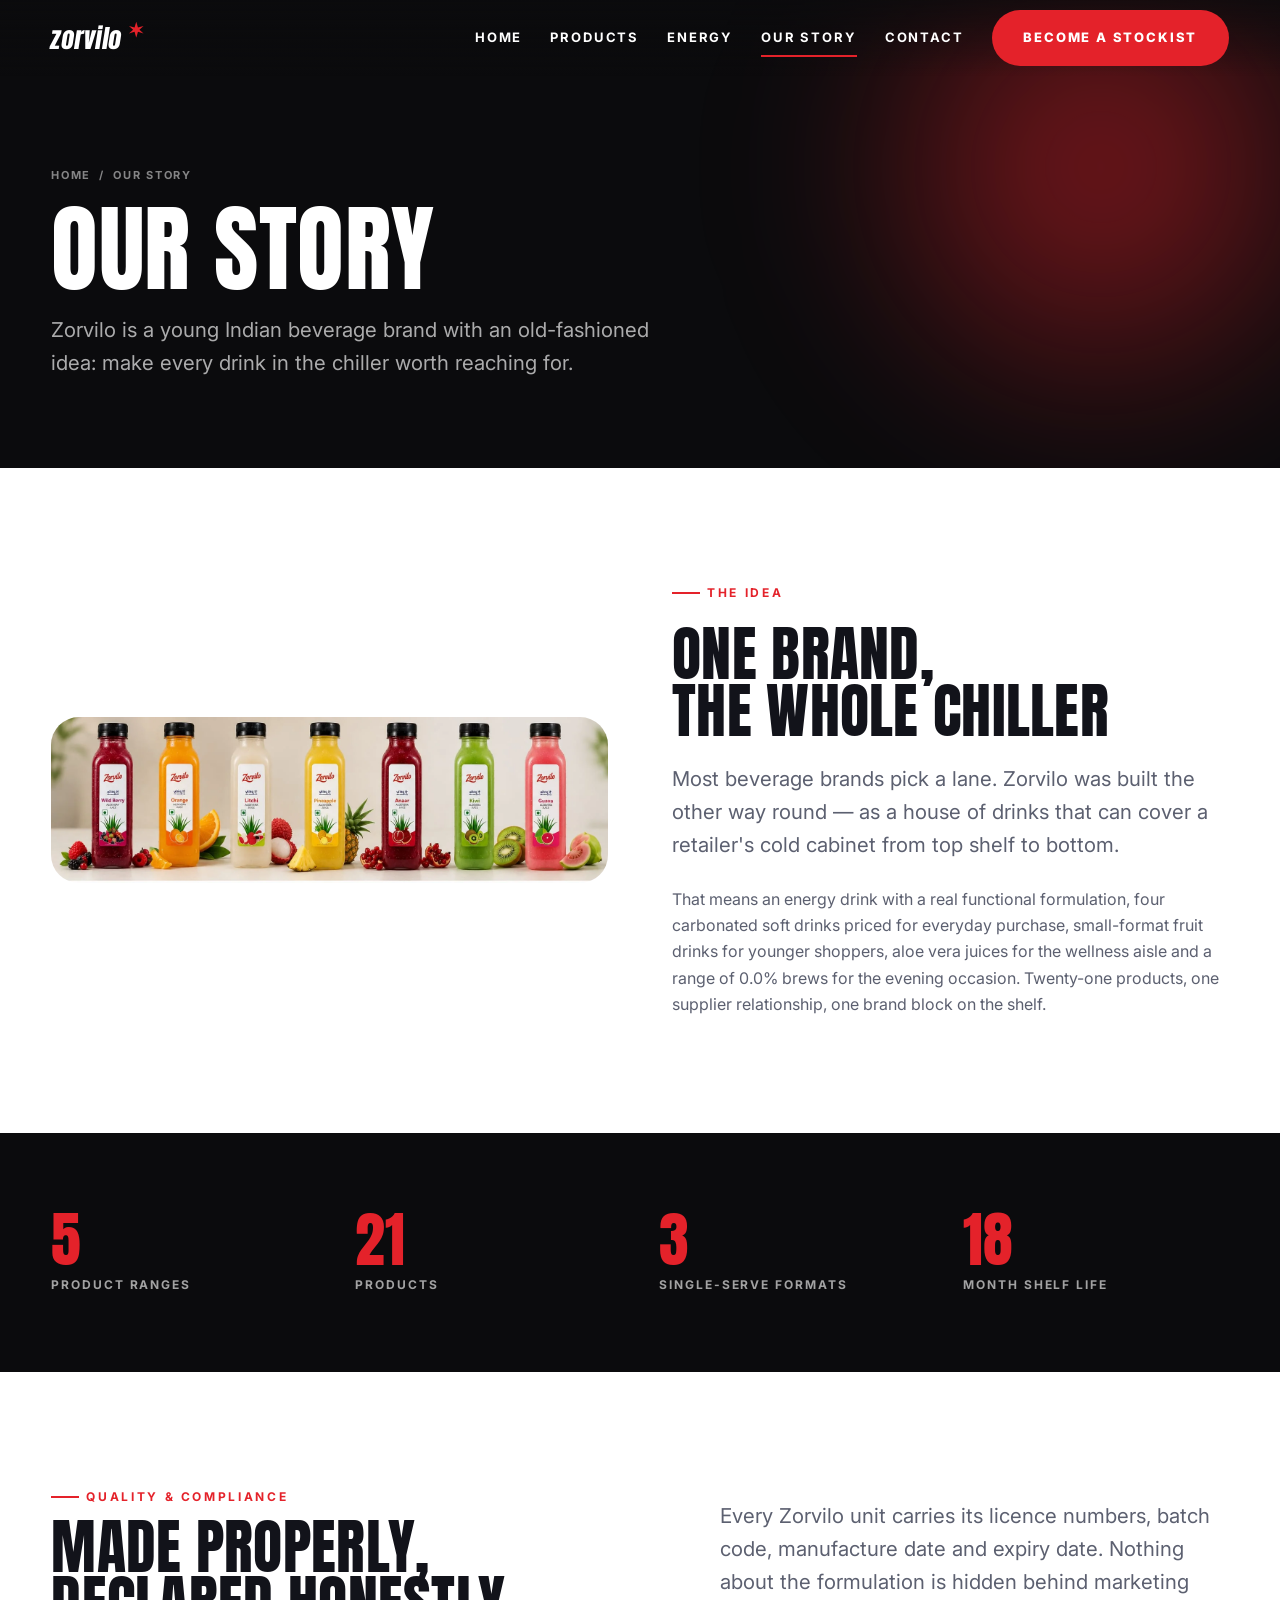
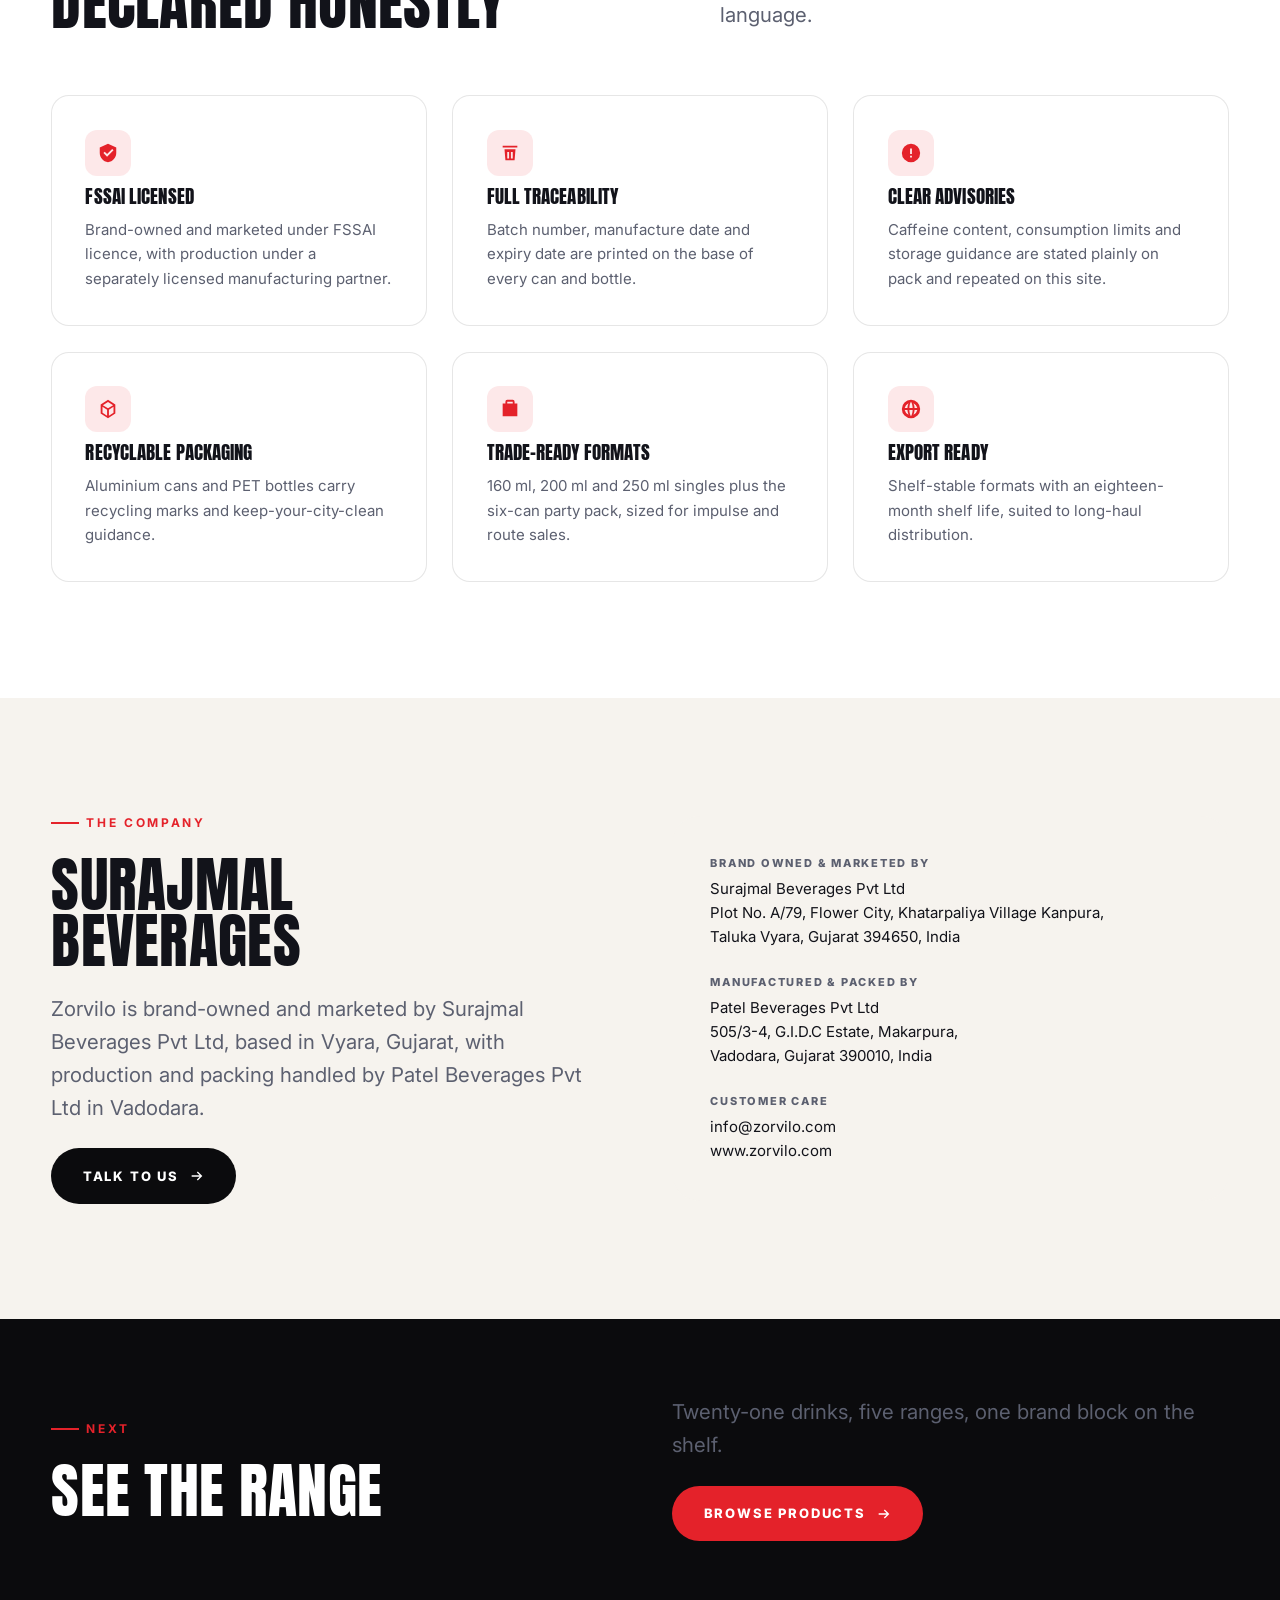
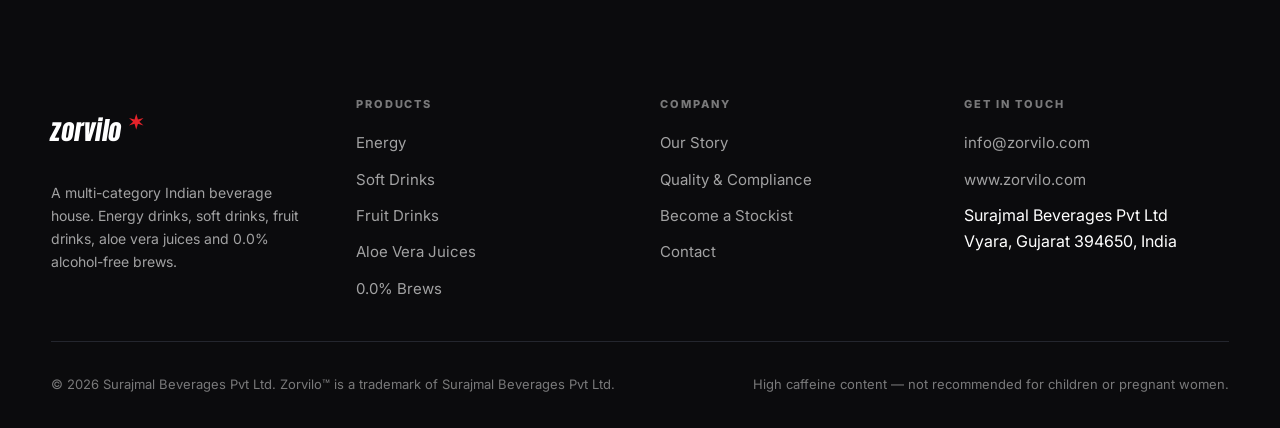
==== website/about.html @ efa69067 "Add Zorvilo brand website Static marketing site for the 21-SKU Zorvilo range, built as plain HTML/CS" ====
<!DOCTYPE html>
<html lang="en">
<head>
<meta charset="utf-8">
<meta name="viewport" content="width=device-width, initial-scale=1">
<title>Our Story — Zorvilo | Surajmal Beverages Pvt Ltd</title>
<meta name="description" content="Zorvilo is built by Surajmal Beverages Pvt Ltd in Gujarat, India — five beverage ranges, FSSAI-licensed production and formats designed for the Indian trade.">
<meta name="theme-color" content="#0b0b0d">
<link rel="icon" href="assets/img/favicon.svg" type="image/svg+xml">
<link rel="preconnect" href="https://fonts.googleapis.com">
<link rel="preconnect" href="https://fonts.gstatic.com" crossorigin>
<link href="https://fonts.googleapis.com/css2?family=Anton&family=Inter:wght@400;500;600;700;800&display=swap" rel="stylesheet">
<link rel="stylesheet" href="assets/css/style.css">
</head>
<body>

<header class="header">
  <div class="header__inner">
    <a class="wordmark" href="index.html" aria-label="Zorvilo home">
      zorvilo<svg class="wordmark__star" viewBox="0 0 24 24" aria-hidden="true"><path d="M12 0l2.6 8.8L23 6.4l-6.2 5.6L23 17.6l-8.4-2.4L12 24l-2.6-8.8L1 17.6l6.2-5.6L1 6.4l8.4 2.4z"/></svg>
    </a>
    <nav class="nav" aria-label="Main">
      <a class="nav__link" href="index.html">Home</a>
      <a class="nav__link" href="products.html">Products</a>
      <a class="nav__link" href="energy.html">Energy</a>
      <a class="nav__link" href="about.html" aria-current="page">Our Story</a>
      <a class="nav__link" href="contact.html">Contact</a>
      <a class="btn btn--primary" href="contact.html#enquiry">Become a stockist</a>
    </nav>
    <button class="nav__toggle" type="button" aria-label="Menu" aria-expanded="false">
      <span></span><span></span><span></span>
    </button>
  </div>
</header>

<main id="main">

  <section class="pagehead">
    <div class="shell">
      <div class="pagehead__inner">
        <nav class="breadcrumb" aria-label="Breadcrumb">
          <a href="index.html">Home</a><span aria-hidden="true">/</span><span>Our Story</span>
        </nav>
        <h1>Our Story</h1>
        <p class="lede" style="color:rgba(255,255,255,.66)">
          Zorvilo is a young Indian beverage brand with an old-fashioned idea: make every drink in
          the chiller worth reaching for.
        </p>
      </div>
    </div>
  </section>

  <!-- ========================================================== intent -- -->
  <section class="section">
    <div class="shell">
      <div class="split">
        <div class="split__media reveal">
          <img src="assets/img/lineup-juices.webp" width="1536" height="456"
               alt="The Zorvilo aloe vera juice range" loading="lazy">
        </div>
        <div class="split__body reveal">
          <span class="eyebrow">The idea</span>
          <h2>One brand,<br>the whole chiller</h2>
          <p class="lede">
            Most beverage brands pick a lane. Zorvilo was built the other way round — as a house of
            drinks that can cover a retailer's cold cabinet from top shelf to bottom.
          </p>
          <p class="muted">
            That means an energy drink with a real functional formulation, four carbonated soft
            drinks priced for everyday purchase, small-format fruit drinks for younger shoppers,
            aloe vera juices for the wellness aisle and a range of 0.0% brews for the evening
            occasion. Twenty-one products, one supplier relationship, one brand block on the shelf.
          </p>
        </div>
      </div>
    </div>
  </section>

  <!-- =========================================================== stats -- -->
  <section class="section section--dark section--tight">
    <div class="shell">
      <div class="stats">
        <div class="stat"><span class="stat__value">5</span><span class="stat__label">Product ranges</span></div>
        <div class="stat"><span class="stat__value">21</span><span class="stat__label">Products</span></div>
        <div class="stat"><span class="stat__value">3</span><span class="stat__label">Single-serve formats</span></div>
        <div class="stat"><span class="stat__value">18</span><span class="stat__label">Month shelf life</span></div>
      </div>
    </div>
  </section>

  <!-- ========================================================= quality -- -->
  <section class="section" id="quality">
    <div class="shell">
      <div class="section-head section-head--split">
        <div class="stack stack--sm">
          <span class="eyebrow">Quality &amp; compliance</span>
          <h2>Made properly,<br>declared honestly</h2>
        </div>
        <p class="lede">
          Every Zorvilo unit carries its licence numbers, batch code, manufacture date and expiry
          date. Nothing about the formulation is hidden behind marketing language.
        </p>
      </div>

      <div class="grid grid--3">
        <article class="card reveal">
          <span class="card__icon">
            <svg viewBox="0 0 24 24" aria-hidden="true"><path d="M12 2 3 6v6c0 5 3.8 9.4 9 10 5.2-.6 9-5 9-10V6zm-1 14-4-4 1.4-1.4L11 13.2l5.6-5.6L18 9z"/></svg>
          </span>
          <h3>FSSAI licensed</h3>
          <p>Brand-owned and marketed under FSSAI licence, with production under a separately
             licensed manufacturing partner.</p>
        </article>
        <article class="card reveal">
          <span class="card__icon">
            <svg viewBox="0 0 24 24" aria-hidden="true"><path d="M4 4h16v2H4zm2 4h12l-1 12H7zm3 3v7h2v-7zm4 0v7h2v-7z"/></svg>
          </span>
          <h3>Full traceability</h3>
          <p>Batch number, manufacture date and expiry date are printed on the base of every can
             and bottle.</p>
        </article>
        <article class="card reveal">
          <span class="card__icon">
            <svg viewBox="0 0 24 24" aria-hidden="true"><path d="M12 2a10 10 0 1 0 0 20 10 10 0 0 0 0-20zm1 15h-2v-2h2zm0-4h-2V7h2z"/></svg>
          </span>
          <h3>Clear advisories</h3>
          <p>Caffeine content, consumption limits and storage guidance are stated plainly on pack
             and repeated on this site.</p>
        </article>
        <article class="card reveal">
          <span class="card__icon">
            <svg viewBox="0 0 24 24" aria-hidden="true"><path d="M12 2 4 7v10l8 5 8-5V7zm0 2.3 5.6 3.5L12 11.3 6.4 7.8zM6 9.6l5 3.1v6.6l-5-3.1zm7 9.7v-6.6l5-3.1v6.6z"/></svg>
          </span>
          <h3>Recyclable packaging</h3>
          <p>Aluminium cans and PET bottles carry recycling marks and keep-your-city-clean
             guidance.</p>
        </article>
        <article class="card reveal">
          <span class="card__icon">
            <svg viewBox="0 0 24 24" aria-hidden="true"><path d="M20 6h-3V4a2 2 0 0 0-2-2H9a2 2 0 0 0-2 2v2H4v14h16zM9 4h6v2H9z"/></svg>
          </span>
          <h3>Trade-ready formats</h3>
          <p>160 ml, 200 ml and 250 ml singles plus the six-can party pack, sized for impulse and
             route sales.</p>
        </article>
        <article class="card reveal">
          <span class="card__icon">
            <svg viewBox="0 0 24 24" aria-hidden="true"><path d="M12 2a10 10 0 1 0 0 20 10 10 0 0 0 0-20zm6.9 9h-3a15 15 0 0 0-1.2-5.3A8 8 0 0 1 18.9 11zM12 4.2c.8 1.2 1.6 3.4 1.8 6.8h-3.6c.2-3.4 1-5.6 1.8-6.8zM5.1 11a8 8 0 0 1 4.2-5.3A15 15 0 0 0 8.1 11zm0 2h3a15 15 0 0 0 1.2 5.3A8 8 0 0 1 5.1 13zm6.9 6.8c-.8-1.2-1.6-3.4-1.8-6.8h3.6c-.2 3.4-1 5.6-1.8 6.8zm2.7-1.5a15 15 0 0 0 1.2-5.3h3a8 8 0 0 1-4.2 5.3z"/></svg>
          </span>
          <h3>Export ready</h3>
          <p>Shelf-stable formats with an eighteen-month shelf life, suited to long-haul
             distribution.</p>
        </article>
      </div>
    </div>
  </section>

  <!-- ========================================================= company -- -->
  <section class="section section--sand">
    <div class="shell">
      <div class="split">
        <div class="split__body reveal">
          <span class="eyebrow">The company</span>
          <h2>Surajmal<br>Beverages</h2>
          <p class="lede">
            Zorvilo is brand-owned and marketed by Surajmal Beverages Pvt Ltd, based in Vyara,
            Gujarat, with production and packing handled by Patel Beverages Pvt Ltd in Vadodara.
          </p>
          <div class="btn-row">
            <a class="btn btn--dark" href="contact.html">
              Talk to us
              <svg class="btn__arrow" viewBox="0 0 24 24" aria-hidden="true"><path d="M13.2 5.4 20 12l-6.8 6.6-1.4-1.4 4.2-4.2H4v-2h12l-4.2-4.2z"/></svg>
            </a>
          </div>
        </div>

        <div class="contact-panel reveal">
          <dl class="info-list">
            <div>
              <dt>Brand owned &amp; marketed by</dt>
              <dd>Surajmal Beverages Pvt Ltd<br>
                  Plot No. A/79, Flower City, Khatarpaliya Village Kanpura,<br>
                  Taluka Vyara, Gujarat 394650, India</dd>
            </div>
            <div>
              <dt>Manufactured &amp; packed by</dt>
              <dd>Patel Beverages Pvt Ltd<br>
                  505/3-4, G.I.D.C Estate, Makarpura,<br>
                  Vadodara, Gujarat 390010, India</dd>
            </div>
            <div>
              <dt>Customer care</dt>
              <dd><a href="mailto:info@zorvilo.com">info@zorvilo.com</a><br>
                  <a href="https://www.zorvilo.com">www.zorvilo.com</a></dd>
            </div>
          </dl>
        </div>
      </div>
    </div>
  </section>

  <section class="section section--dark section--tight">
    <div class="shell">
      <div class="split">
        <div class="split__body">
          <span class="eyebrow">Next</span>
          <h2>See the range</h2>
        </div>
        <div class="split__body">
          <p class="lede">Twenty-one drinks, five ranges, one brand block on the shelf.</p>
          <div class="btn-row">
            <a class="btn btn--primary" href="products.html">
              Browse products
              <svg class="btn__arrow" viewBox="0 0 24 24" aria-hidden="true"><path d="M13.2 5.4 20 12l-6.8 6.6-1.4-1.4 4.2-4.2H4v-2h12l-4.2-4.2z"/></svg>
            </a>
          </div>
        </div>
      </div>
    </div>
  </section>

</main>

<footer class="footer">
  <div class="shell">
    <div class="footer__grid">
      <div class="footer__brand">
        <a class="wordmark" href="index.html">zorvilo<svg class="wordmark__star" viewBox="0 0 24 24" aria-hidden="true"><path d="M12 0l2.6 8.8L23 6.4l-6.2 5.6L23 17.6l-8.4-2.4L12 24l-2.6-8.8L1 17.6l6.2-5.6L1 6.4l8.4 2.4z"/></svg></a>
        <p>A multi-category Indian beverage house. Energy drinks, soft drinks, fruit drinks,
           aloe vera juices and 0.0% alcohol-free brews.</p>
      </div>
      <div>
        <h4>Products</h4>
        <ul>
          <li><a href="products.html#energy">Energy</a></li>
          <li><a href="products.html#soft">Soft Drinks</a></li>
          <li><a href="products.html#fruit">Fruit Drinks</a></li>
          <li><a href="products.html#juice">Aloe Vera Juices</a></li>
          <li><a href="products.html#beer">0.0% Brews</a></li>
        </ul>
      </div>
      <div>
        <h4>Company</h4>
        <ul>
          <li><a href="about.html">Our Story</a></li>
          <li><a href="about.html#quality">Quality &amp; Compliance</a></li>
          <li><a href="contact.html#enquiry">Become a Stockist</a></li>
          <li><a href="contact.html">Contact</a></li>
        </ul>
      </div>
      <div>
        <h4>Get in touch</h4>
        <ul>
          <li><a href="mailto:info@zorvilo.com">info@zorvilo.com</a></li>
          <li><a href="https://www.zorvilo.com">www.zorvilo.com</a></li>
          <li>Surajmal Beverages Pvt Ltd<br>Vyara, Gujarat 394650, India</li>
        </ul>
      </div>
    </div>
    <div class="footer__bottom">
      <span>© <span data-year>2026</span> Surajmal Beverages Pvt Ltd. Zorvilo™ is a trademark of Surajmal Beverages Pvt Ltd.</span>
      <span class="footer__legal">
        <span>High caffeine content — not recommended for children or pregnant women.</span>
      </span>
    </div>
  </div>
</footer>

<script src="assets/js/products.js"></script>
<script src="assets/js/main.js"></script>
</body>
</html>
---- website/assets/css/style.css ----
/* ==========================================================================
   Zorvilo — design system
   Sections: tokens / reset / typography / layout / header / buttons / hero
             / marquee / cards / products / split / stats / nutrition / forms
             / footer / modal / motion / responsive
   ========================================================================== */

/* --------------------------------------------------------------- tokens -- */
:root {
  --red: #e4222a;
  --red-bright: #ff2d36;
  --red-deep: #9c1017;
  --ink: #0b0b0d;
  --ink-soft: #16171c;
  --ink-line: #24262e;
  --paper: #ffffff;
  --sand: #f6f3ee;
  --sand-deep: #ece6dd;
  --gold: #c9a227;
  --navy: #16233f;

  --text: #12131a;
  --text-muted: #5c6070;
  --text-invert: #ffffff;
  --text-invert-muted: rgba(255, 255, 255, 0.62);

  --line: rgba(11, 11, 13, 0.1);
  --line-invert: rgba(255, 255, 255, 0.14);

  --font-display: "Anton", "Arial Narrow", "Haettenschweiler", sans-serif;
  --font-body: "Inter", "Segoe UI", system-ui, -apple-system, sans-serif;

  --shell: 1280px;
  --gutter: clamp(1.25rem, 4vw, 3.5rem);
  --radius: 18px;
  --radius-lg: 28px;

  --shadow-sm: 0 2px 10px rgba(11, 11, 13, 0.06);
  --shadow-md: 0 18px 40px -18px rgba(11, 11, 13, 0.28);
  --shadow-lg: 0 40px 80px -32px rgba(11, 11, 13, 0.45);

  --ease: cubic-bezier(0.22, 0.61, 0.36, 1);
  --header-h: 76px;
}

/* ---------------------------------------------------------------- reset -- */
*,
*::before,
*::after { box-sizing: border-box; }

* { margin: 0; }

html {
  -webkit-text-size-adjust: 100%;
  scroll-behavior: smooth;
  scroll-padding-top: calc(var(--header-h) + 16px);
}

body {
  font-family: var(--font-body);
  font-size: 1rem;
  line-height: 1.65;
  color: var(--text);
  background: var(--paper);
  -webkit-font-smoothing: antialiased;
  overflow-x: hidden;
}

body.is-locked { overflow: hidden; }

img,
svg,
video { display: block; max-width: 100%; }

img { height: auto; }

a { color: inherit; text-decoration: none; }

button,
input,
select,
textarea { font: inherit; color: inherit; }

button { background: none; border: 0; cursor: pointer; }

ul, ol { list-style: none; padding: 0; }

:focus-visible {
  outline: 3px solid var(--red);
  outline-offset: 3px;
  border-radius: 4px;
}

/* ----------------------------------------------------------- typography -- */
.display,
h1, h2, h3 {
  font-family: var(--font-display);
  font-weight: 400;
  line-height: 0.94;
  letter-spacing: 0.005em;
  text-transform: uppercase;
}

h1 { font-size: clamp(2.75rem, 8vw, 6rem); }
h2 { font-size: clamp(2rem, 5vw, 3.75rem); }
h3 { font-size: clamp(1.25rem, 2.4vw, 1.75rem); }

.eyebrow {
  display: inline-flex;
  align-items: center;
  gap: 0.6em;
  font-size: 0.75rem;
  font-weight: 700;
  letter-spacing: 0.22em;
  text-transform: uppercase;
  color: var(--red);
}

.eyebrow::before {
  content: "";
  width: 28px;
  height: 2px;
  background: currentColor;
}

.lede {
  font-size: clamp(1.0625rem, 1.6vw, 1.3125rem);
  line-height: 1.6;
  color: var(--text-muted);
}

.muted { color: var(--text-muted); }

.on-dark { color: var(--text-invert); }
.on-dark .lede,
.on-dark .muted { color: var(--text-invert-muted); }
.on-dark .eyebrow { color: var(--red-bright); }

/* --------------------------------------------------------------- layout -- */
.shell {
  width: min(100% - var(--gutter) * 2, var(--shell));
  margin-inline: auto;
}

.section { padding-block: clamp(4rem, 9vw, 8rem); }
.section--tight { padding-block: clamp(3rem, 6vw, 5rem); }
.section--dark { background: var(--ink); color: var(--text-invert); }
.section--sand { background: var(--sand); }

.section-head {
  display: grid;
  gap: 1.25rem;
  max-width: 62ch;
  margin-bottom: clamp(2.5rem, 5vw, 4rem);
}

.section-head--split {
  max-width: none;
  grid-template-columns: minmax(0, 1fr);
  align-items: end;
}

@media (min-width: 900px) {
  .section-head--split { grid-template-columns: minmax(0, 1.1fr) minmax(0, 0.9fr); gap: 3rem; }
}

.stack { display: grid; gap: 1.5rem; }
.stack--sm { gap: 0.75rem; }

/* --------------------------------------------------------------- header -- */
.header {
  position: fixed;
  inset: 0 0 auto;
  z-index: 100;
  height: var(--header-h);
  display: flex;
  align-items: center;
  color: #fff;
  transition: background 0.35s var(--ease), box-shadow 0.35s var(--ease), color 0.35s var(--ease);
}

.header::after {
  content: "";
  position: absolute;
  inset: 0;
  z-index: -1;
  background: linear-gradient(180deg, rgba(11, 11, 13, 0.75), rgba(11, 11, 13, 0));
  transition: opacity 0.35s var(--ease);
}

.header.is-stuck {
  background: rgba(255, 255, 255, 0.92);
  backdrop-filter: saturate(180%) blur(14px);
  color: var(--text);
  box-shadow: 0 1px 0 var(--line), var(--shadow-sm);
}

.header.is-stuck::after { opacity: 0; }

.header__inner {
  width: min(100% - var(--gutter) * 2, var(--shell));
  margin-inline: auto;
  display: flex;
  align-items: center;
  gap: 2rem;
}

.wordmark {
  display: inline-flex;
  align-items: center;
  gap: 0.3rem;
  font-family: var(--font-display);
  font-size: 1.6rem;
  letter-spacing: 0.01em;
  text-transform: lowercase;
  transform: skewX(-9deg);
  white-space: nowrap;
}

.wordmark span { color: var(--red); }
.header.is-stuck .wordmark span { color: var(--red); }

.wordmark__star {
  width: 0.62em;
  height: 0.62em;
  transform: translateY(-0.32em) skewX(9deg);
  fill: var(--red);
}

.nav {
  margin-left: auto;
  display: flex;
  align-items: center;
  gap: clamp(1rem, 2.2vw, 2.25rem);
}

.nav__link {
  position: relative;
  font-size: 0.8125rem;
  font-weight: 700;
  letter-spacing: 0.14em;
  text-transform: uppercase;
  padding-block: 0.5rem;
}

.nav__link::after {
  content: "";
  position: absolute;
  left: 0;
  bottom: 0;
  width: 100%;
  height: 2px;
  background: var(--red);
  transform: scaleX(0);
  transform-origin: left;
  transition: transform 0.3s var(--ease);
}

.nav__link:hover::after,
.nav__link[aria-current="page"]::after { transform: scaleX(1); }

.nav__toggle {
  display: none;
  width: 44px;
  height: 44px;
  margin-left: auto;
  position: relative;
}

.nav__toggle span {
  position: absolute;
  left: 11px;
  width: 22px;
  height: 2px;
  background: currentColor;
  transition: transform 0.3s var(--ease), opacity 0.2s var(--ease);
}

.nav__toggle span:nth-child(1) { top: 16px; }
.nav__toggle span:nth-child(2) { top: 22px; }
.nav__toggle span:nth-child(3) { top: 28px; }

.nav__toggle[aria-expanded="true"] span:nth-child(1) { transform: translateY(6px) rotate(45deg); }
.nav__toggle[aria-expanded="true"] span:nth-child(2) { opacity: 0; }
.nav__toggle[aria-expanded="true"] span:nth-child(3) { transform: translateY(-6px) rotate(-45deg); }

/* -------------------------------------------------------------- buttons -- */
.btn {
  display: inline-flex;
  align-items: center;
  justify-content: center;
  gap: 0.6rem;
  padding: 0.95rem 1.85rem;
  border-radius: 999px;
  font-size: 0.8125rem;
  font-weight: 800;
  letter-spacing: 0.14em;
  text-transform: uppercase;
  border: 2px solid transparent;
  transition: transform 0.25s var(--ease), background 0.25s var(--ease),
              color 0.25s var(--ease), border-color 0.25s var(--ease);
}

.btn:hover { transform: translateY(-2px); }
.btn:active { transform: translateY(0); }

.btn--primary { background: var(--red); color: #fff; }
.btn--primary:hover { background: var(--red-bright); }

.btn--ghost { border-color: currentColor; color: inherit; }
.btn--ghost:hover { background: currentColor; }
.btn--ghost:hover { color: var(--ink); }
.on-dark .btn--ghost:hover,
.section--dark .btn--ghost:hover { color: var(--ink); background: #fff; border-color: #fff; }

.btn--dark { background: var(--ink); color: #fff; }
.btn--dark:hover { background: var(--ink-soft); }

.btn__arrow { width: 16px; height: 16px; fill: currentColor; transition: transform 0.25s var(--ease); }
.btn:hover .btn__arrow { transform: translateX(4px); }

.textlink {
  display: inline-flex;
  align-items: center;
  gap: 0.5rem;
  font-weight: 700;
  font-size: 0.8125rem;
  letter-spacing: 0.14em;
  text-transform: uppercase;
  color: var(--red);
}

.textlink svg { width: 15px; height: 15px; fill: currentColor; transition: transform 0.25s var(--ease); }
.textlink:hover svg { transform: translateX(4px); }

.btn-row { display: flex; flex-wrap: wrap; gap: 0.875rem; }

/* ----------------------------------------------------------------- hero -- */
.hero {
  position: relative;
  min-height: min(100svh, 900px);
  display: flex;
  align-items: center;
  padding-top: calc(var(--header-h) + 3rem);
  padding-bottom: 4rem;
  background: var(--ink);
  color: #fff;
  overflow: hidden;
  isolation: isolate;
}

.hero__glow {
  position: absolute;
  z-index: -2;
  border-radius: 50%;
  filter: blur(90px);
  opacity: 0.55;
  pointer-events: none;
}

.hero__glow--a {
  width: 46vw;
  aspect-ratio: 1;
  right: -6vw;
  top: 6%;
  background: radial-gradient(circle, var(--red) 0%, rgba(228, 34, 42, 0) 68%);
  animation: pulse 7s var(--ease) infinite alternate;
}

.hero__glow--b {
  width: 34vw;
  aspect-ratio: 1;
  left: -10vw;
  bottom: -12%;
  background: radial-gradient(circle, #6b0f14 0%, rgba(107, 15, 20, 0) 70%);
}

.hero::after {
  content: "";
  position: absolute;
  inset: 0;
  z-index: -1;
  background-image: radial-gradient(rgba(255, 255, 255, 0.045) 1px, transparent 1px);
  background-size: 4px 4px;
  pointer-events: none;
}

.hero__grid {
  display: grid;
  gap: clamp(2.5rem, 5vw, 4rem);
  align-items: center;
}

@media (min-width: 900px) {
  .hero__grid { grid-template-columns: minmax(0, 1.05fr) minmax(0, 0.95fr); }
}

.hero__title { text-wrap: balance; }
.hero__title em { font-style: normal; color: var(--red-bright); }

.hero__copy { max-width: 46ch; }

.hero__meta {
  display: flex;
  flex-wrap: wrap;
  gap: 0.5rem;
  margin-top: 0.5rem;
}

.chip {
  display: inline-flex;
  align-items: center;
  gap: 0.4rem;
  padding: 0.4rem 0.85rem;
  border: 1px solid var(--line-invert);
  border-radius: 999px;
  font-size: 0.6875rem;
  font-weight: 700;
  letter-spacing: 0.14em;
  text-transform: uppercase;
  color: rgba(255, 255, 255, 0.8);
}

.chip--light { border-color: var(--line); color: var(--text-muted); }

.hero__stage {
  position: relative;
  display: grid;
  place-items: center;
  min-height: 380px;
}

.hero__ring {
  position: absolute;
  width: min(78%, 420px);
  aspect-ratio: 1;
  border: 1px solid rgba(255, 255, 255, 0.16);
  border-radius: 50%;
}

.hero__ring--outer {
  width: min(96%, 520px);
  border-style: dashed;
  border-color: rgba(255, 255, 255, 0.1);
  animation: spin 46s linear infinite;
}

.hero__can {
  position: relative;
  width: auto;
  height: clamp(340px, 48vw, 620px);
  filter: drop-shadow(0 40px 60px rgba(0, 0, 0, 0.6))
          drop-shadow(0 0 70px rgba(228, 34, 42, 0.35));
  animation: float 6s ease-in-out infinite;
}

.hero__scroll {
  position: absolute;
  left: 50%;
  bottom: 1.75rem;
  transform: translateX(-50%);
  display: grid;
  justify-items: center;
  gap: 0.5rem;
  font-size: 0.625rem;
  font-weight: 700;
  letter-spacing: 0.24em;
  text-transform: uppercase;
  color: rgba(255, 255, 255, 0.55);
}

.hero__scroll i {
  width: 1px;
  height: 42px;
  background: linear-gradient(180deg, rgba(255, 255, 255, 0.6), transparent);
}

/* page hero (inner pages) */
.pagehead {
  position: relative;
  padding-top: calc(var(--header-h) + clamp(3rem, 7vw, 6rem));
  padding-bottom: clamp(3rem, 7vw, 5.5rem);
  background: var(--ink);
  color: #fff;
  overflow: hidden;
  isolation: isolate;
}

.pagehead::before {
  content: "";
  position: absolute;
  z-index: -1;
  width: 48vw;
  aspect-ratio: 1;
  right: -10vw;
  top: -30%;
  border-radius: 50%;
  background: radial-gradient(circle, rgba(228, 34, 42, 0.55) 0%, rgba(228, 34, 42, 0) 68%);
  filter: blur(70px);
}

.pagehead__inner { display: grid; gap: 1.25rem; max-width: 60ch; }

.breadcrumb {
  display: flex;
  gap: 0.5rem;
  font-size: 0.6875rem;
  font-weight: 700;
  letter-spacing: 0.16em;
  text-transform: uppercase;
  color: rgba(255, 255, 255, 0.5);
}

.breadcrumb a:hover { color: #fff; }

/* -------------------------------------------------------------- marquee -- */
.marquee {
  background: var(--red);
  color: #fff;
  padding-block: 0.9rem;
  overflow: hidden;
  white-space: nowrap;
}

.marquee__track {
  display: inline-flex;
  gap: 3rem;
  padding-right: 3rem;
  animation: slide 32s linear infinite;
}

.marquee__track span {
  font-family: var(--font-display);
  font-size: clamp(1rem, 1.8vw, 1.4rem);
  letter-spacing: 0.06em;
  text-transform: uppercase;
  display: inline-flex;
  align-items: center;
  gap: 3rem;
}

.marquee__track span::after {
  content: "";
  width: 7px;
  height: 7px;
  background: #fff;
  transform: rotate(45deg);
}

/* ---------------------------------------------------------------- cards -- */
.grid {
  display: grid;
  gap: clamp(1rem, 2vw, 1.75rem);
  grid-template-columns: repeat(auto-fill, minmax(min(100%, 250px), 1fr));
}

.grid--2 { grid-template-columns: repeat(auto-fit, minmax(min(100%, 320px), 1fr)); }
.grid--3 { grid-template-columns: repeat(auto-fit, minmax(min(100%, 280px), 1fr)); }
/* Six range cards land as two clean rows of three on a desktop shell. */
.grid--ranges { grid-template-columns: repeat(auto-fit, minmax(min(100%, 340px), 1fr)); }

/* range card — one per product family */
.range {
  position: relative;
  display: grid;
  align-content: end;
  gap: 0.75rem;
  min-height: 400px;
  padding: 1.75rem;
  border-radius: var(--radius-lg);
  overflow: hidden;
  isolation: isolate;
  color: #fff;
  background: var(--accent, var(--ink));
  transition: transform 0.4s var(--ease), box-shadow 0.4s var(--ease);
}

/* The scrim sits between the product shot and the copy so the text stays
   readable over bright packaging. */
.range::before {
  content: "";
  position: absolute;
  inset: 0;
  z-index: -1;
  background:
    linear-gradient(180deg, rgba(0, 0, 0, 0.1) 0%, rgba(0, 0, 0, 0.05) 38%, rgba(0, 0, 0, 0.78) 82%),
    linear-gradient(165deg, rgba(255, 255, 255, 0.18), rgba(0, 0, 0, 0.3));
}

.range:hover { transform: translateY(-6px); box-shadow: var(--shadow-lg); }

/* The shot is positioned rather than sized in flow: a percentage max-height
   will not resolve against an auto grid row, which lets the image overrun the
   card. Insets give the image box a definite size, and object-fit does the
   scaling. Same pattern is used for the product tiles below. */
.range__media {
  position: absolute;
  inset: 9% 10% 38%;
  z-index: -2;
}

.range__media img {
  position: absolute;
  inset: 0;
  width: 100%;
  height: 100%;
  object-fit: contain;
  filter: drop-shadow(0 22px 28px rgba(0, 0, 0, 0.45));
  transition: transform 0.5s var(--ease);
}

.range:hover .range__media img { transform: translateY(-8px) scale(1.04); }

/* Ranges without a transparent cut-out use their line-up photograph full
   bleed instead, with a heavier scrim so the copy still reads. */
.range--photo .range__media { inset: 0; }
.range--photo .range__media img { object-fit: cover; filter: none; }
.range--photo::before {
  background: linear-gradient(180deg, rgba(0, 0, 0, 0.25) 0%, rgba(0, 0, 0, 0.15) 35%, rgba(0, 0, 0, 0.88) 85%);
}
.range--photo:hover .range__media img { transform: scale(1.05); }

.range__count {
  font-size: 0.6875rem;
  font-weight: 800;
  letter-spacing: 0.18em;
  text-transform: uppercase;
  opacity: 0.85;
}

.range__title { font-family: var(--font-display); font-size: 1.75rem; text-transform: uppercase; line-height: 1; }
.range__text { font-size: 0.9375rem; color: rgba(255, 255, 255, 0.82); }

/* generic content card */
.card {
  display: grid;
  gap: 0.75rem;
  padding: clamp(1.5rem, 2.6vw, 2.25rem);
  background: var(--paper);
  border: 1px solid var(--line);
  border-radius: var(--radius);
  transition: transform 0.3s var(--ease), box-shadow 0.3s var(--ease);
}

.card:hover { transform: translateY(-4px); box-shadow: var(--shadow-md); }

.section--dark .card {
  background: var(--ink-soft);
  border-color: var(--ink-line);
}

.card__num {
  font-family: var(--font-display);
  font-size: 2.25rem;
  color: var(--red);
  line-height: 1;
}

.card__icon {
  width: 46px;
  height: 46px;
  display: grid;
  place-items: center;
  border-radius: 12px;
  background: rgba(228, 34, 42, 0.1);
  color: var(--red);
}

.card__icon svg { width: 22px; height: 22px; fill: currentColor; }

.card h3 { font-size: 1.1875rem; }
.card p { font-size: 0.9375rem; color: var(--text-muted); }
.section--dark .card p { color: var(--text-invert-muted); }

/* ------------------------------------------------------------- products -- */
.filters {
  display: flex;
  flex-wrap: wrap;
  gap: 0.5rem;
  margin-bottom: clamp(1.75rem, 3vw, 2.75rem);
}

.filter {
  padding: 0.6rem 1.15rem;
  border: 1px solid var(--line);
  border-radius: 999px;
  font-size: 0.75rem;
  font-weight: 700;
  letter-spacing: 0.12em;
  text-transform: uppercase;
  color: var(--text-muted);
  transition: all 0.25s var(--ease);
}

.filter:hover { border-color: var(--ink); color: var(--ink); }

.filter[aria-pressed="true"] {
  background: var(--ink);
  border-color: var(--ink);
  color: #fff;
}

.filter__count { opacity: 0.55; margin-left: 0.4rem; }

.product {
  position: relative;
  display: grid;
  grid-template-rows: auto 1fr;
  gap: 1rem;
  padding: 1.25rem;
  background: var(--paper);
  border: 1px solid var(--line);
  border-radius: var(--radius);
  text-align: left;
  width: 100%;
  transition: transform 0.35s var(--ease), box-shadow 0.35s var(--ease), border-color 0.35s var(--ease);
}

.product:hover {
  transform: translateY(-6px);
  box-shadow: var(--shadow-md);
  border-color: transparent;
}

.product__media {
  position: relative;
  aspect-ratio: 62 / 100;
  border-radius: 12px;
  overflow: hidden;
  background: var(--tint, var(--sand));
}

/* An absolutely positioned replaced element falls back to its intrinsic size
   when width/height are auto, so both are always stated explicitly here and
   object-fit does the scaling inside that box. */
.product__media img {
  position: absolute;
  transition: transform 0.45s var(--ease);
}

.product:hover .product__media img { transform: scale(1.06); }

/* Photographic crops are cut to the tile aspect, so they fill it edge to edge.
   Cut-outs float inside with room to breathe; the whitened fruit plates sit on
   a white tile, so they need neither a drop shadow nor a tint. */
.product--photo .product__media img {
  inset: 0;
  width: 100%;
  height: 100%;
  object-fit: cover;
}

.product--cutout .product__media img {
  inset: 8% 14%;
  width: 72%;
  height: 84%;
  object-fit: contain;
  filter: drop-shadow(0 14px 18px rgba(0, 0, 0, 0.18));
}

.product--plate .product__media { background: #fff; }
.product--plate .product__media img {
  inset: 4%;
  width: 92%;
  height: 92%;
  object-fit: contain;
}

.product__body { display: grid; gap: 0.35rem; align-content: start; }

.product__range {
  font-size: 0.625rem;
  font-weight: 800;
  letter-spacing: 0.18em;
  text-transform: uppercase;
  color: var(--accent, var(--red));
}

.product__name {
  font-family: var(--font-display);
  font-size: 1.3125rem;
  text-transform: uppercase;
  line-height: 1.05;
}

.product__size { font-size: 0.8125rem; color: var(--text-muted); }

.product__badge {
  position: absolute;
  top: 1.6rem;
  right: 1.6rem;
  z-index: 2;
  padding: 0.3rem 0.6rem;
  border-radius: 999px;
  background: var(--ink);
  color: #fff;
  font-size: 0.5625rem;
  font-weight: 800;
  letter-spacing: 0.14em;
  text-transform: uppercase;
}

.product[hidden] { display: none; }

.empty {
  padding: 4rem 1rem;
  text-align: center;
  color: var(--text-muted);
}

/* ---------------------------------------------------------------- split -- */
.split {
  display: grid;
  gap: clamp(2rem, 5vw, 4.5rem);
  align-items: center;
}

@media (min-width: 900px) {
  .split { grid-template-columns: repeat(2, minmax(0, 1fr)); }
  .split--reverse .split__media { order: 2; }
}

.split--top { align-items: start; }

.split__media {
  position: relative;
  border-radius: var(--radius-lg);
  overflow: hidden;
}

.split__media img { width: 100%; object-fit: cover; }

.split__media--plain { border-radius: 0; overflow: visible; display: grid; place-items: center; }
.split__media--plain img { width: auto; max-height: 520px; filter: drop-shadow(0 40px 50px rgba(0, 0, 0, 0.35)); }

.split__body { display: grid; gap: 1.5rem; }

/* flavour pills used beside a range */
.flavours { display: flex; flex-wrap: wrap; gap: 0.5rem; }

.flavour {
  display: inline-flex;
  align-items: center;
  gap: 0.5rem;
  padding: 0.45rem 0.9rem;
  border: 1px solid var(--line);
  border-radius: 999px;
  font-size: 0.8125rem;
  font-weight: 600;
}

.section--dark .flavour { border-color: var(--ink-line); }

.flavour::before {
  content: "";
  width: 10px;
  height: 10px;
  border-radius: 50%;
  background: var(--dot, var(--red));
}

/* ---------------------------------------------------------------- stats -- */
.stats {
  display: grid;
  gap: clamp(1.5rem, 3vw, 2.5rem);
  grid-template-columns: repeat(auto-fit, minmax(min(100%, 150px), 1fr));
}

.stat { display: grid; gap: 0.35rem; }

.stat__value {
  font-family: var(--font-display);
  font-size: clamp(2.5rem, 5vw, 3.75rem);
  line-height: 1;
  color: var(--red);
}

.stat__label {
  font-size: 0.75rem;
  font-weight: 700;
  letter-spacing: 0.16em;
  text-transform: uppercase;
  color: var(--text-muted);
}

.on-dark .stat__label,
.section--dark .stat__label { color: var(--text-invert-muted); }

/* ------------------------------------------------------------ nutrition -- */
.table-wrap {
  border: 1px solid var(--line);
  border-radius: var(--radius);
  overflow: hidden;
}

.section--dark .table-wrap { border-color: var(--ink-line); }

table { width: 100%; border-collapse: collapse; font-size: 0.9375rem; }

caption {
  padding: 1rem 1.25rem;
  text-align: left;
  font-size: 0.75rem;
  font-weight: 800;
  letter-spacing: 0.16em;
  text-transform: uppercase;
  background: var(--sand);
}

.section--dark caption { background: var(--ink-soft); }

th, td { padding: 0.8rem 1.25rem; text-align: left; border-top: 1px solid var(--line); }
.section--dark th,
.section--dark td { border-color: var(--ink-line); }

thead th {
  font-size: 0.6875rem;
  font-weight: 800;
  letter-spacing: 0.14em;
  text-transform: uppercase;
  color: var(--text-muted);
}

.section--dark thead th { color: var(--text-invert-muted); }

tbody th { font-weight: 600; }
td.num { text-align: right; font-variant-numeric: tabular-nums; }

.advisory {
  display: grid;
  gap: 0.5rem;
  padding: 1.25rem 1.5rem;
  border-left: 4px solid var(--red);
  background: rgba(228, 34, 42, 0.06);
  border-radius: 0 12px 12px 0;
  font-size: 0.875rem;
}

.section--dark .advisory { background: rgba(228, 34, 42, 0.12); }

.advisory strong { font-weight: 800; }

/* ---------------------------------------------------------------- forms -- */
.form { display: grid; gap: 1.25rem; }

.field { display: grid; gap: 0.45rem; }

.field label {
  font-size: 0.6875rem;
  font-weight: 800;
  letter-spacing: 0.14em;
  text-transform: uppercase;
  color: var(--text-muted);
}

.field input,
.field select,
.field textarea {
  padding: 0.85rem 1rem;
  border: 1px solid var(--line);
  border-radius: 12px;
  background: var(--paper);
  transition: border-color 0.2s var(--ease), box-shadow 0.2s var(--ease);
}

.field textarea { min-height: 140px; resize: vertical; }

.field input:focus,
.field select:focus,
.field textarea:focus {
  outline: none;
  border-color: var(--red);
  box-shadow: 0 0 0 4px rgba(228, 34, 42, 0.12);
}

.field-row { display: grid; gap: 1.25rem; }

@media (min-width: 640px) {
  .field-row { grid-template-columns: repeat(2, minmax(0, 1fr)); }
}

.form__note { font-size: 0.8125rem; color: var(--text-muted); }

.contact-panel {
  display: grid;
  gap: 2rem;
  padding: clamp(1.75rem, 3vw, 2.5rem);
  border-radius: var(--radius-lg);
  background: var(--sand);
}

.info-list { display: grid; gap: 1.5rem; }
.info-list dt {
  font-size: 0.6875rem;
  font-weight: 800;
  letter-spacing: 0.16em;
  text-transform: uppercase;
  color: var(--text-muted);
  margin-bottom: 0.3rem;
}
.info-list dd { margin: 0; font-size: 0.9375rem; line-height: 1.6; }
.info-list a:hover { color: var(--red); }

/* --------------------------------------------------------------- footer -- */
.footer {
  background: var(--ink);
  color: var(--text-invert);
  padding-block: clamp(3rem, 6vw, 5rem) 2rem;
}

.footer__grid {
  display: grid;
  gap: 2.5rem;
  grid-template-columns: repeat(auto-fit, minmax(min(100%, 200px), 1fr));
  padding-bottom: 2.5rem;
  border-bottom: 1px solid var(--ink-line);
}

.footer__brand { display: grid; gap: 1rem; max-width: 34ch; }
.footer__brand p { font-size: 0.875rem; color: var(--text-invert-muted); }

.footer h4 {
  font-size: 0.6875rem;
  font-weight: 800;
  letter-spacing: 0.18em;
  text-transform: uppercase;
  color: rgba(255, 255, 255, 0.45);
  margin-bottom: 1rem;
}

.footer li + li { margin-top: 0.6rem; }
.footer li a { font-size: 0.9375rem; color: var(--text-invert-muted); transition: color 0.2s var(--ease); }
.footer li a:hover { color: #fff; }

.footer__bottom {
  display: flex;
  flex-wrap: wrap;
  gap: 1rem;
  justify-content: space-between;
  align-items: center;
  padding-top: 2rem;
  font-size: 0.8125rem;
  color: rgba(255, 255, 255, 0.45);
}

.footer__legal { display: flex; flex-wrap: wrap; gap: 1.25rem; }

/* ---------------------------------------------------------------- modal -- */
.modal {
  position: fixed;
  inset: 0;
  z-index: 200;
  display: grid;
  place-items: center;
  padding: var(--gutter);
  background: rgba(11, 11, 13, 0.72);
  backdrop-filter: blur(6px);
  opacity: 0;
  visibility: hidden;
  transition: opacity 0.3s var(--ease), visibility 0.3s var(--ease);
}

.modal.is-open { opacity: 1; visibility: visible; }

.modal__panel {
  position: relative;
  width: min(100%, 860px);
  max-height: min(88svh, 720px);
  overflow-y: auto;
  background: var(--paper);
  border-radius: var(--radius-lg);
  transform: translateY(18px) scale(0.98);
  transition: transform 0.35s var(--ease);
}

.modal.is-open .modal__panel { transform: none; }

.modal__grid { display: grid; }

@media (min-width: 720px) {
  .modal__grid { grid-template-columns: minmax(0, 0.85fr) minmax(0, 1.15fr); }
}

.modal__media {
  display: grid;
  place-items: center;
  min-height: 260px;
  padding: 2rem;
  background: var(--tint, var(--sand));
}

.modal__media img { max-height: 340px; width: auto; filter: drop-shadow(0 20px 26px rgba(0, 0, 0, 0.22)); }
.modal__media--photo { padding: 0; }
.modal__media--photo img { max-height: none; height: 100%; width: 100%; min-height: 320px; object-fit: cover; filter: none; }
.modal__media--plate { background: #fff; padding: 1rem; }
.modal__media--plate img { filter: none; }

.modal__body { display: grid; gap: 1rem; align-content: start; padding: clamp(1.75rem, 3vw, 2.5rem); }
.modal__body h3 { font-size: clamp(1.75rem, 3vw, 2.25rem); }
.modal__body p { font-size: 0.9375rem; color: var(--text-muted); }

.modal__specs { display: grid; gap: 0.75rem; margin-top: 0.25rem; }
.modal__spec { display: flex; justify-content: space-between; gap: 1rem; padding-bottom: 0.6rem; border-bottom: 1px solid var(--line); font-size: 0.875rem; }
.modal__spec dt { font-weight: 700; letter-spacing: 0.08em; text-transform: uppercase; font-size: 0.6875rem; color: var(--text-muted); }
.modal__spec dd { margin: 0; text-align: right; }

.modal__close {
  position: absolute;
  top: 0.9rem;
  right: 0.9rem;
  z-index: 3;
  width: 40px;
  height: 40px;
  display: grid;
  place-items: center;
  border-radius: 50%;
  background: rgba(255, 255, 255, 0.9);
  box-shadow: var(--shadow-sm);
  transition: transform 0.25s var(--ease);
}

.modal__close:hover { transform: rotate(90deg); }
.modal__close svg { width: 16px; height: 16px; fill: var(--ink); }

/* --------------------------------------------------------------- motion -- */
.reveal {
  opacity: 0;
  transform: translateY(24px);
  transition: opacity 0.7s var(--ease), transform 0.7s var(--ease);
}

.reveal.is-visible { opacity: 1; transform: none; }

@keyframes float {
  0%, 100% { transform: translateY(0); }
  50% { transform: translateY(-16px); }
}

@keyframes pulse {
  from { opacity: 0.4; transform: scale(0.94); }
  to { opacity: 0.7; transform: scale(1.06); }
}

@keyframes spin {
  to { transform: rotate(360deg); }
}

@keyframes slide {
  to { transform: translateX(-50%); }
}

@media (prefers-reduced-motion: reduce) {
  html { scroll-behavior: auto; }
  *,
  *::before,
  *::after {
    animation-duration: 0.001ms !important;
    animation-iteration-count: 1 !important;
    transition-duration: 0.001ms !important;
  }
  .reveal { opacity: 1; transform: none; }
}

/* ----------------------------------------------------------- responsive -- */
@media (max-width: 860px) {
  .nav__toggle { display: block; }

  .nav {
    position: fixed;
    inset: var(--header-h) 0 auto;
    flex-direction: column;
    align-items: stretch;
    gap: 0;
    padding: 1rem var(--gutter) 2rem;
    background: #fff;
    color: var(--text);
    box-shadow: var(--shadow-md);
    transform: translateY(-8px);
    opacity: 0;
    visibility: hidden;
    transition: opacity 0.28s var(--ease), transform 0.28s var(--ease), visibility 0.28s var(--ease);
  }

  .nav.is-open { opacity: 1; visibility: visible; transform: none; }

  .nav__link { padding-block: 0.9rem; border-bottom: 1px solid var(--line); font-size: 0.9375rem; }
  .nav__link::after { display: none; }
  .nav .btn { margin-top: 1.25rem; }
}

@media (max-width: 640px) {
  .modal__spec { display: grid; gap: 0.2rem; }
  .modal__spec dd { text-align: left; }

  .hero { min-height: auto; }
  .hero__stage { min-height: 300px; }
  .range { min-height: 340px; }
  .footer__bottom { flex-direction: column; align-items: flex-start; }
}
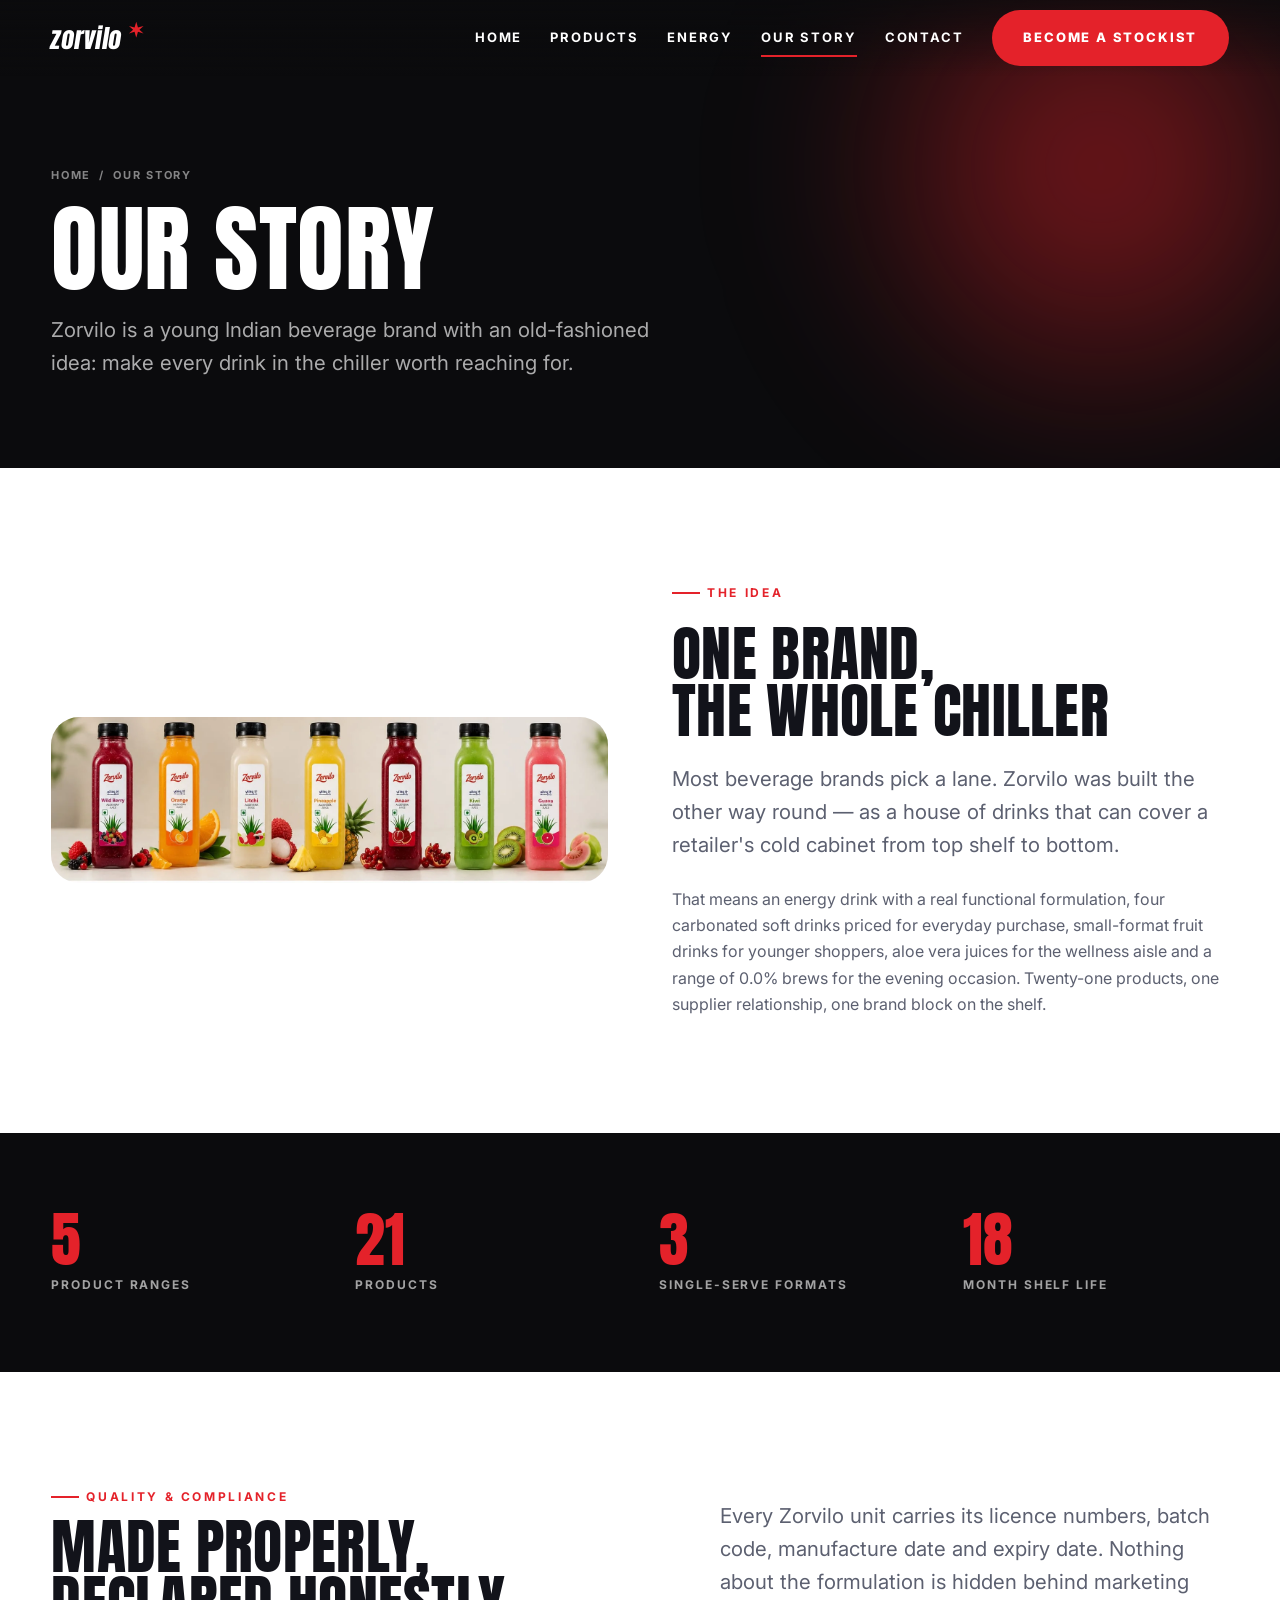
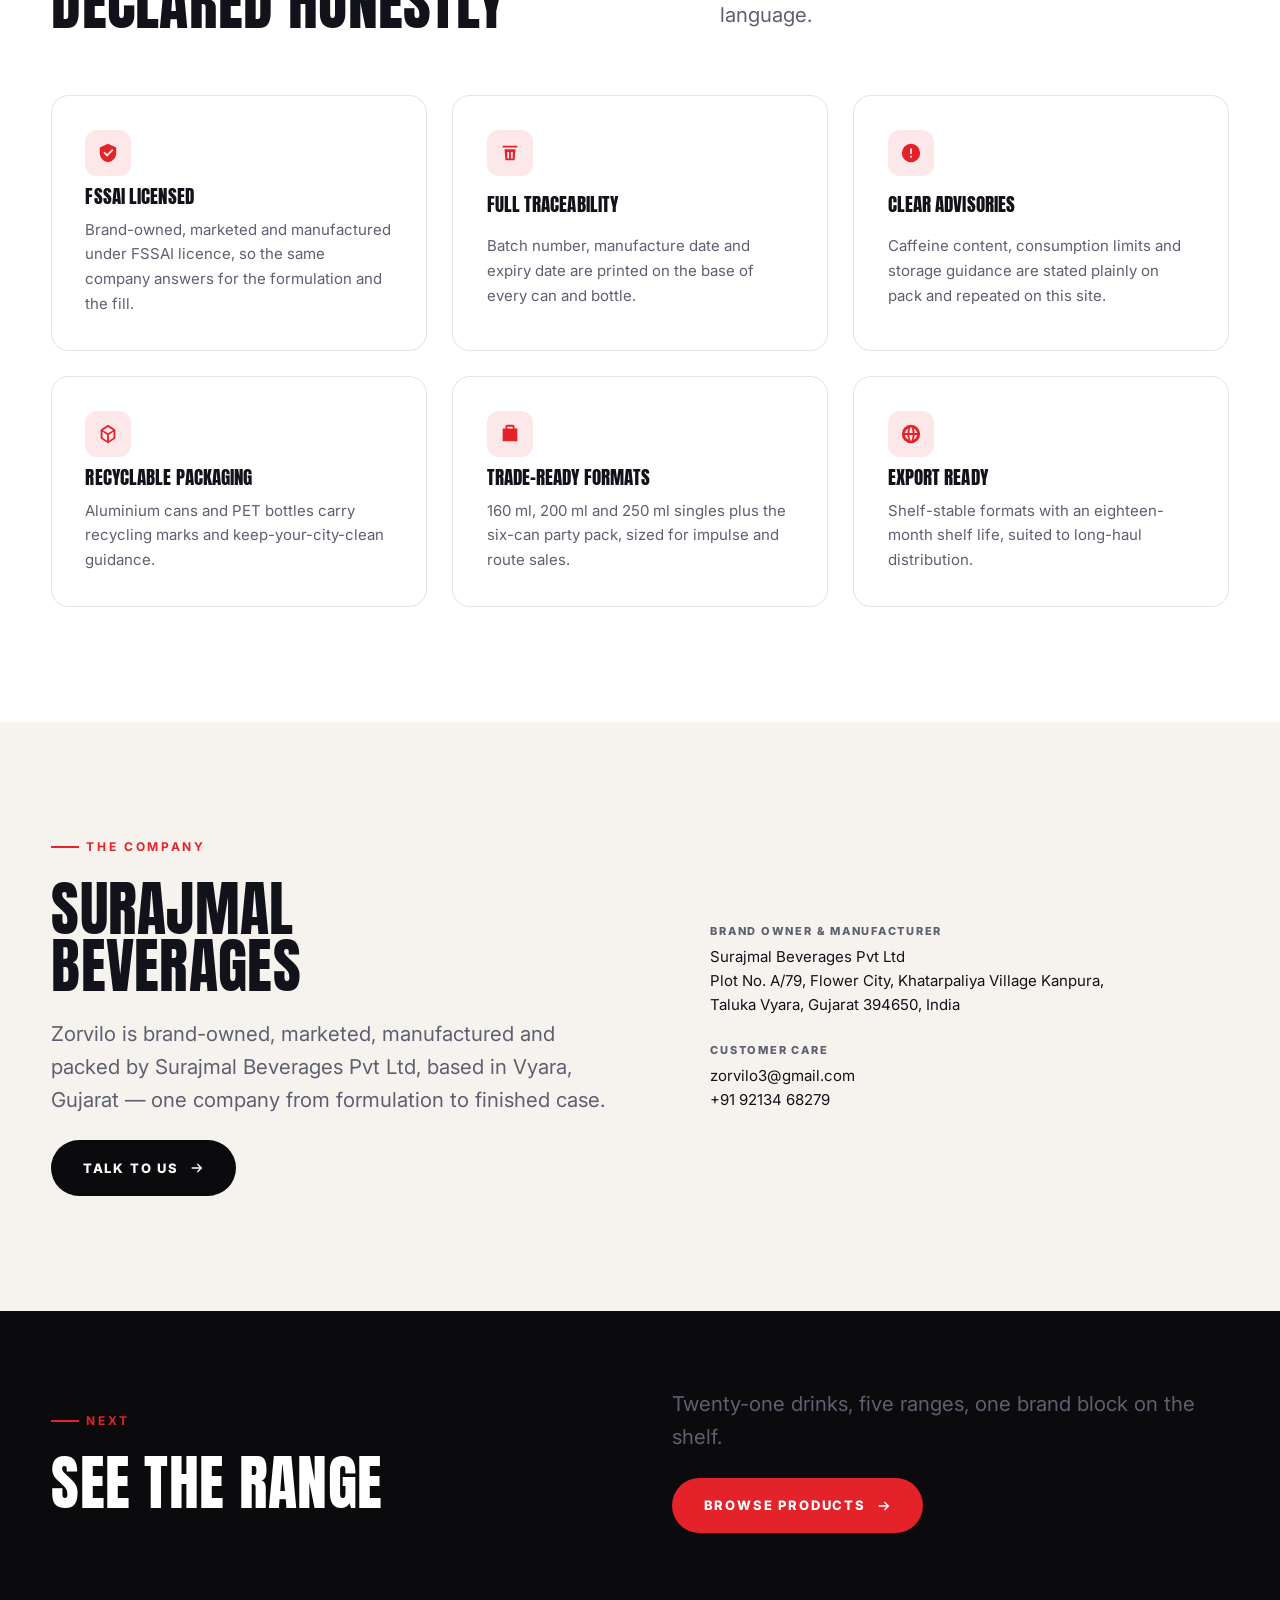
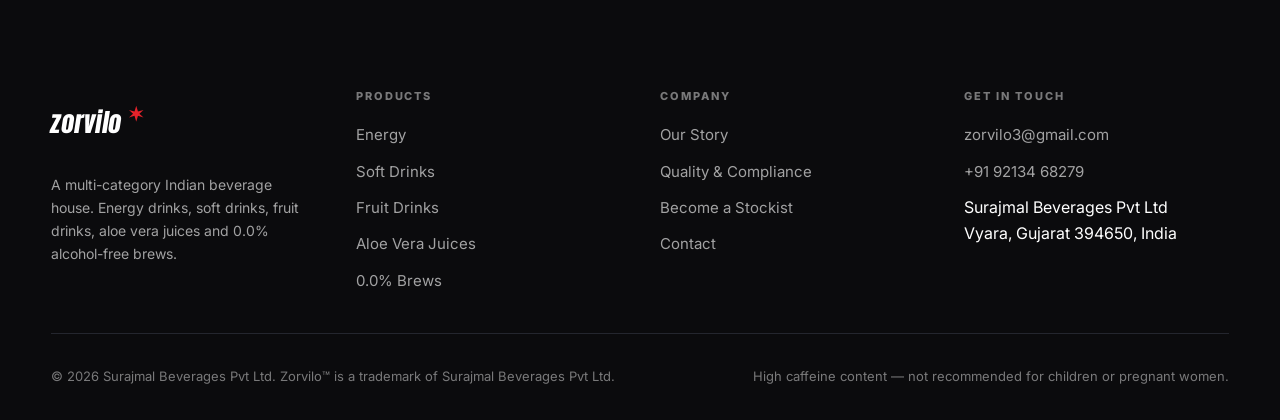
==== commit ead723d9: "Update contact details and add Cloudflare Pages config Zorvilo now publishes zorvilo3@gmail.com and " ====
--- a/website/about.html
+++ b/website/about.html
@@ -1,4 +1,4 @@
-<!DOCTYPE html>
+﻿<!DOCTYPE html>
 <html lang="en">
 <head>
 <meta charset="utf-8">
@@ -108,8 +108,8 @@
             <svg viewBox="0 0 24 24" aria-hidden="true"><path d="M12 2 3 6v6c0 5 3.8 9.4 9 10 5.2-.6 9-5 9-10V6zm-1 14-4-4 1.4-1.4L11 13.2l5.6-5.6L18 9z"/></svg>
           </span>
           <h3>FSSAI licensed</h3>
-          <p>Brand-owned and marketed under FSSAI licence, with production under a separately
-             licensed manufacturing partner.</p>
+          <p>Brand-owned, marketed and manufactured under FSSAI licence, so the same company
+             answers for the formulation and the fill.</p>
         </article>
         <article class="card reveal">
           <span class="card__icon">
@@ -163,8 +163,8 @@
           <span class="eyebrow">The company</span>
           <h2>Surajmal<br>Beverages</h2>
           <p class="lede">
-            Zorvilo is brand-owned and marketed by Surajmal Beverages Pvt Ltd, based in Vyara,
-            Gujarat, with production and packing handled by Patel Beverages Pvt Ltd in Vadodara.
+            Zorvilo is brand-owned, marketed, manufactured and packed by Surajmal Beverages
+            Pvt Ltd, based in Vyara, Gujarat — one company from formulation to finished case.
           </p>
           <div class="btn-row">
             <a class="btn btn--dark" href="contact.html">
@@ -177,21 +177,15 @@
         <div class="contact-panel reveal">
           <dl class="info-list">
             <div>
-              <dt>Brand owned &amp; marketed by</dt>
+              <dt>Brand owner &amp; manufacturer</dt>
               <dd>Surajmal Beverages Pvt Ltd<br>
                   Plot No. A/79, Flower City, Khatarpaliya Village Kanpura,<br>
                   Taluka Vyara, Gujarat 394650, India</dd>
             </div>
             <div>
-              <dt>Manufactured &amp; packed by</dt>
-              <dd>Patel Beverages Pvt Ltd<br>
-                  505/3-4, G.I.D.C Estate, Makarpura,<br>
-                  Vadodara, Gujarat 390010, India</dd>
-            </div>
-            <div>
               <dt>Customer care</dt>
-              <dd><a href="mailto:info@zorvilo.com">info@zorvilo.com</a><br>
-                  <a href="https://www.zorvilo.com">www.zorvilo.com</a></dd>
+              <dd><a href="mailto:zorvilo3@gmail.com">zorvilo3@gmail.com</a><br>
+                  <a href="tel:+919213468279">+91 92134 68279</a></dd>
             </div>
           </dl>
         </div>
@@ -251,8 +245,8 @@
       <div>
         <h4>Get in touch</h4>
         <ul>
-          <li><a href="mailto:info@zorvilo.com">info@zorvilo.com</a></li>
-          <li><a href="https://www.zorvilo.com">www.zorvilo.com</a></li>
+          <li><a href="mailto:zorvilo3@gmail.com">zorvilo3@gmail.com</a></li>
+          <li><a href="tel:+919213468279">+91 92134 68279</a></li>
           <li>Surajmal Beverages Pvt Ltd<br>Vyara, Gujarat 394650, India</li>
         </ul>
       </div>
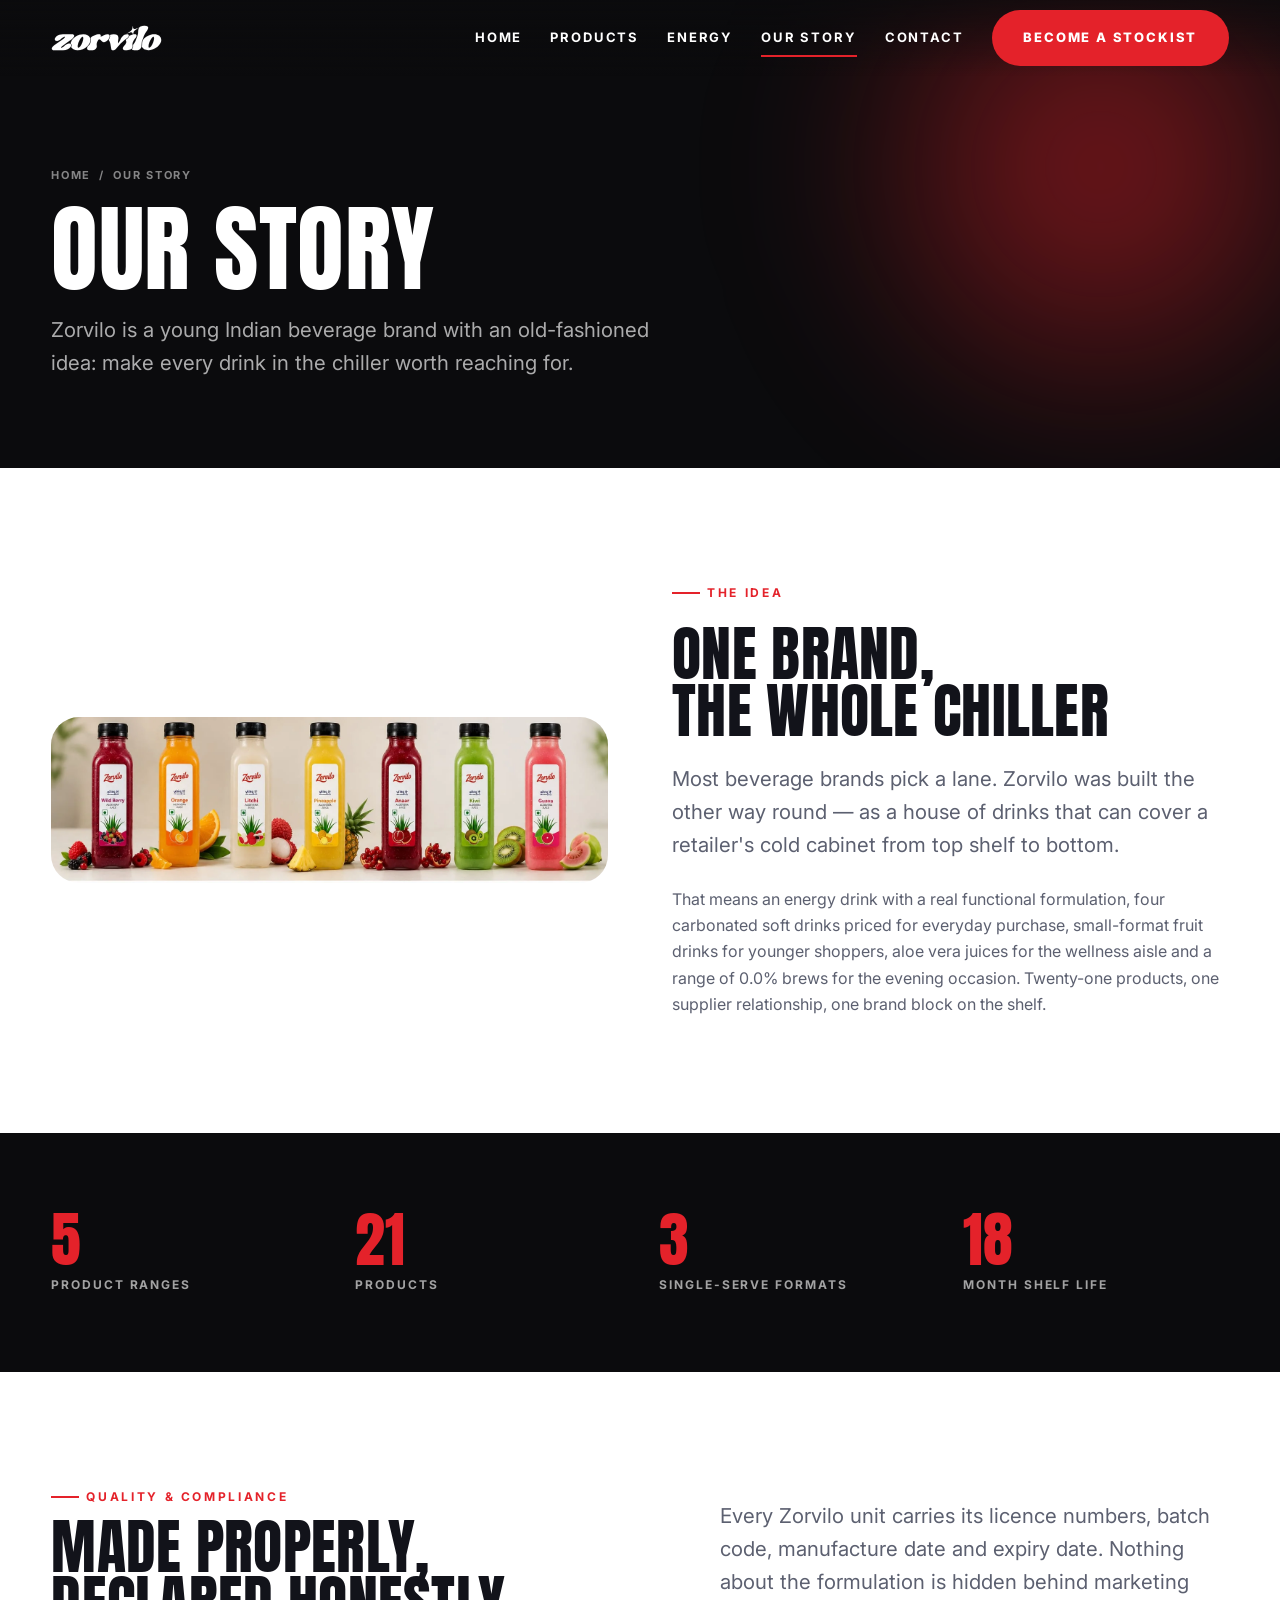
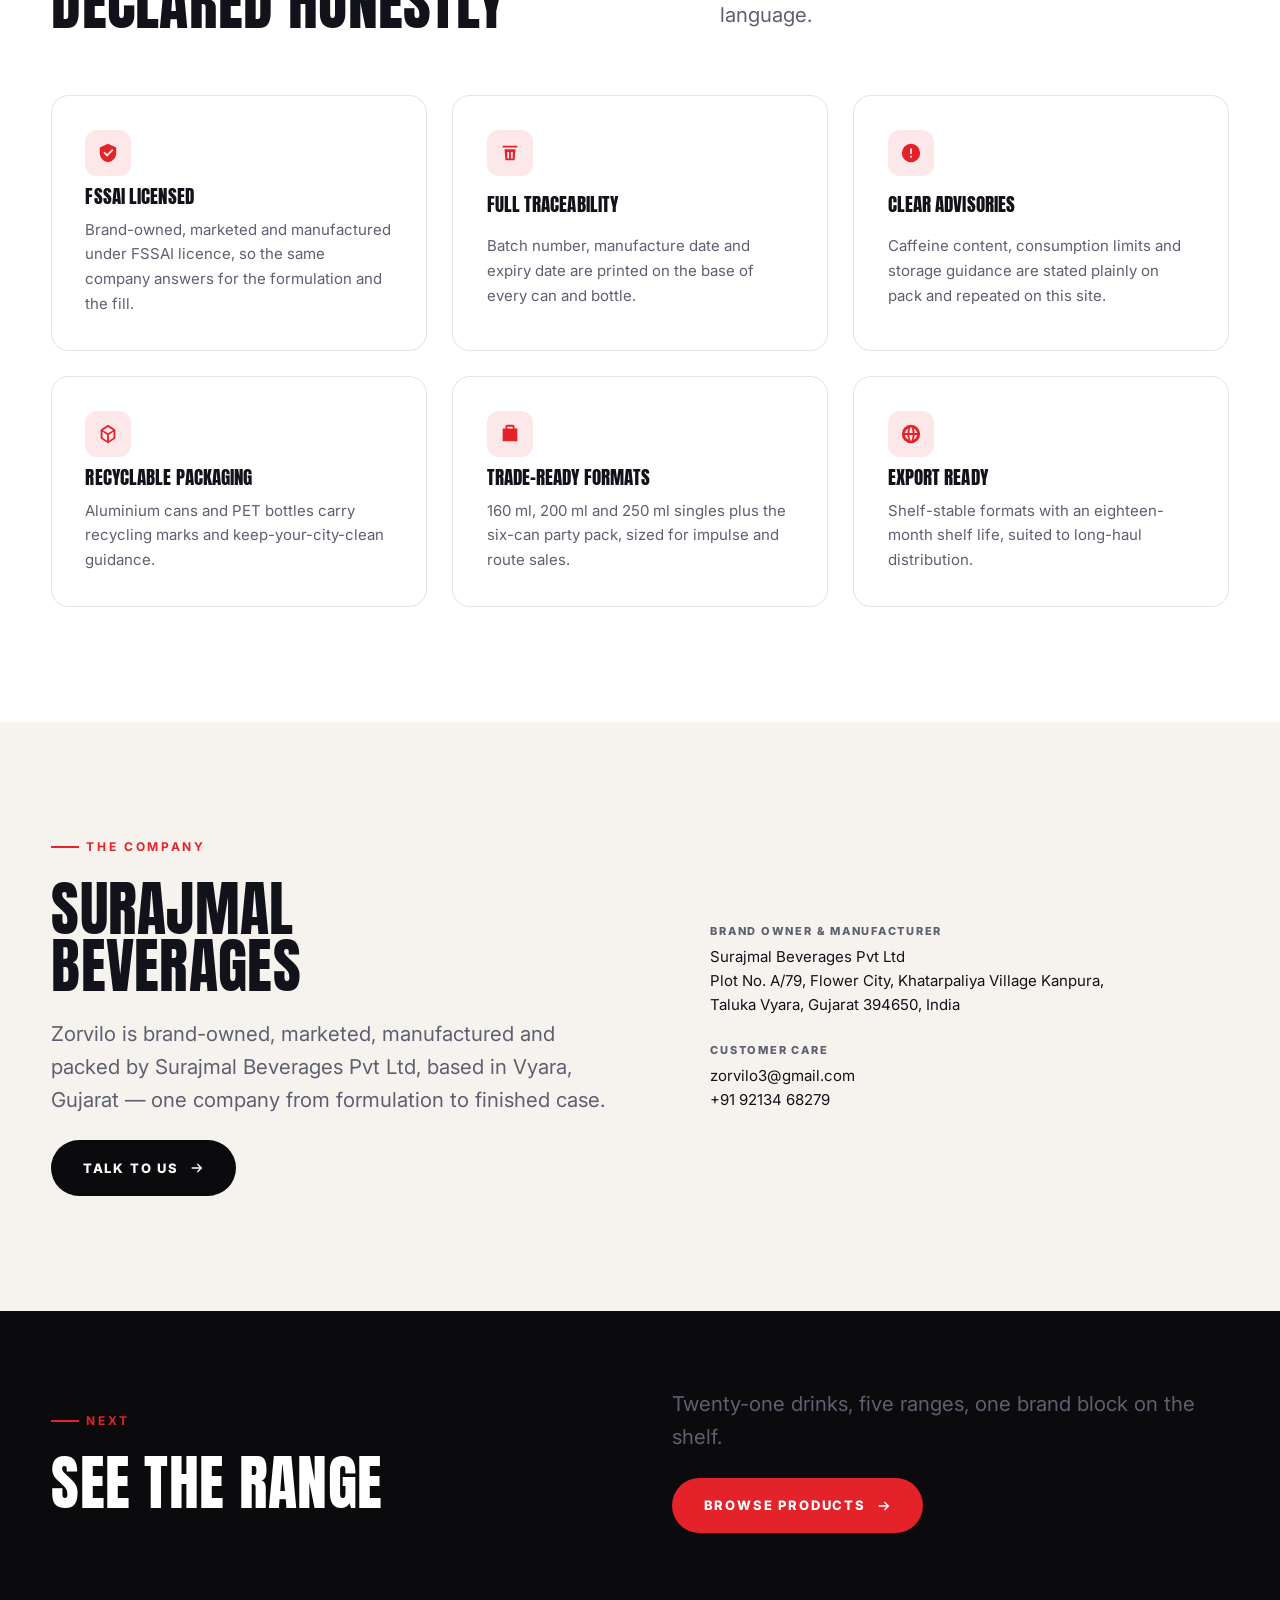
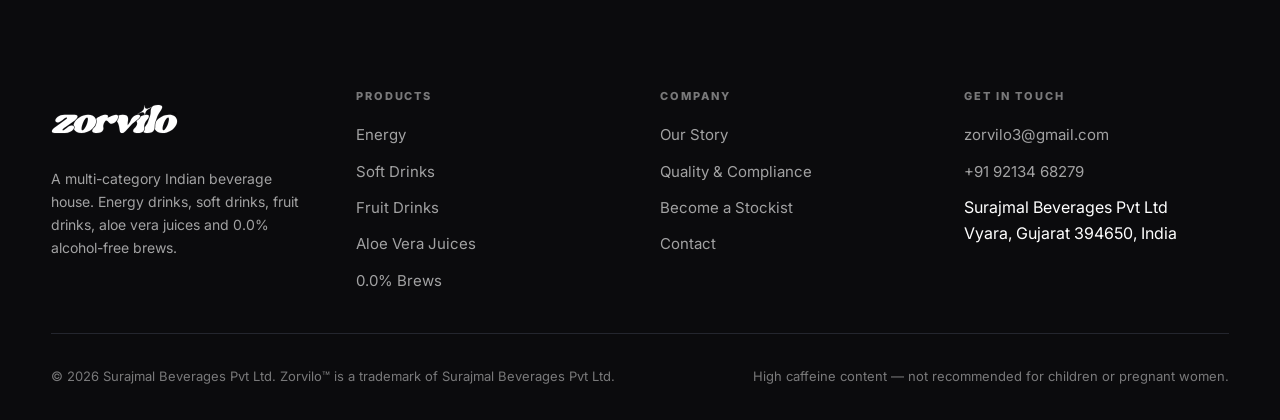
==== commit b6f0755c: "Use the supplied logo artwork and gate the unlaunched ranges The Zorvilo wordmark now comes from the" ====
--- a/website/about.html
+++ b/website/about.html
@@ -6,7 +6,7 @@
 <title>Our Story — Zorvilo | Surajmal Beverages Pvt Ltd</title>
 <meta name="description" content="Zorvilo is built by Surajmal Beverages Pvt Ltd in Gujarat, India — five beverage ranges, FSSAI-licensed production and formats designed for the Indian trade.">
 <meta name="theme-color" content="#0b0b0d">
-<link rel="icon" href="assets/img/favicon.svg" type="image/svg+xml">
+<link rel="icon" href="assets/img/favicon.png" type="image/png">
 <link rel="preconnect" href="https://fonts.googleapis.com">
 <link rel="preconnect" href="https://fonts.gstatic.com" crossorigin>
 <link href="https://fonts.googleapis.com/css2?family=Anton&family=Inter:wght@400;500;600;700;800&display=swap" rel="stylesheet">
@@ -17,7 +17,7 @@
 <header class="header">
   <div class="header__inner">
     <a class="wordmark" href="index.html" aria-label="Zorvilo home">
-      zorvilo<svg class="wordmark__star" viewBox="0 0 24 24" aria-hidden="true"><path d="M12 0l2.6 8.8L23 6.4l-6.2 5.6L23 17.6l-8.4-2.4L12 24l-2.6-8.8L1 17.6l6.2-5.6L1 6.4l8.4 2.4z"/></svg>
+      <img class="wordmark__img wordmark__img--light" src="assets/img/logo-white.svg" alt="Zorvilo" width="1187" height="280"><img class="wordmark__img wordmark__img--dark" src="assets/img/logo.svg" alt="" aria-hidden="true" width="1187" height="280">
     </a>
     <nav class="nav" aria-label="Main">
       <a class="nav__link" href="index.html">Home</a>
@@ -219,7 +219,7 @@
   <div class="shell">
     <div class="footer__grid">
       <div class="footer__brand">
-        <a class="wordmark" href="index.html">zorvilo<svg class="wordmark__star" viewBox="0 0 24 24" aria-hidden="true"><path d="M12 0l2.6 8.8L23 6.4l-6.2 5.6L23 17.6l-8.4-2.4L12 24l-2.6-8.8L1 17.6l6.2-5.6L1 6.4l8.4 2.4z"/></svg></a>
+        <a class="wordmark" href="index.html"><img class="wordmark__img wordmark__img--light" src="assets/img/logo-white.svg" alt="Zorvilo" width="1187" height="280"></a>
         <p>A multi-category Indian beverage house. Energy drinks, soft drinks, fruit drinks,
            aloe vera juices and 0.0% alcohol-free brews.</p>
       </div>
--- a/website/assets/css/style.css
+++ b/website/assets/css/style.css
@@ -205,27 +205,27 @@
   gap: 2rem;
 }
 
+/* The supplied artwork is a single-colour wordmark, so both colourways ship as
+   separate SVGs and the header swaps them as its background flips from the dark
+   hero to the white stuck bar. */
 .wordmark {
   display: inline-flex;
   align-items: center;
-  gap: 0.3rem;
-  font-family: var(--font-display);
-  font-size: 1.6rem;
-  letter-spacing: 0.01em;
-  text-transform: lowercase;
-  transform: skewX(-9deg);
-  white-space: nowrap;
-}
-
-.wordmark span { color: var(--red); }
-.header.is-stuck .wordmark span { color: var(--red); }
-
-.wordmark__star {
-  width: 0.62em;
-  height: 0.62em;
-  transform: translateY(-0.32em) skewX(9deg);
-  fill: var(--red);
-}
+  line-height: 0;
+}
+
+.wordmark__img {
+  display: block;
+  height: 26px;
+  width: auto;
+}
+
+.wordmark__img--dark { display: none; }
+
+.header.is-stuck .wordmark__img--light { display: none; }
+.header.is-stuck .wordmark__img--dark { display: block; }
+
+.footer .wordmark__img { height: 30px; }
 
 .nav {
   margin-left: auto;
@@ -589,6 +589,28 @@
 
 .range:hover { transform: translateY(-6px); box-shadow: var(--shadow-lg); }
 
+/* Ranges that have not launched: greyed and inert, still shown so the client
+   can see the full portfolio. */
+.range--soon { cursor: default; filter: grayscale(1); }
+.range--soon:hover { transform: none; box-shadow: none; }
+.range--soon .range__media { opacity: 0.5; }
+.range--soon:hover .range__media img { transform: none; }
+
+.range__soon {
+  position: absolute;
+  top: 1.25rem;
+  right: 1.25rem;
+  z-index: 2;
+  padding: 0.35rem 0.7rem;
+  border-radius: 999px;
+  background: rgba(255, 255, 255, 0.92);
+  color: var(--ink);
+  font-size: 0.5625rem;
+  font-weight: 800;
+  letter-spacing: 0.14em;
+  text-transform: uppercase;
+}
+
 /* The shot is positioned rather than sized in flow: a percentage max-height
    will not resolve against an auto grid row, which lets the image overrun the
    card. Insets give the image box a definite size, and object-fit does the
@@ -721,6 +743,20 @@
   box-shadow: var(--shadow-md);
   border-color: transparent;
 }
+
+/* Ranges that are not on sale yet: desaturated and inert, but still legible
+   enough to show the client what is coming. */
+.product--soon {
+  cursor: default;
+  background: var(--sand);
+}
+
+.product--soon:hover { transform: none; box-shadow: none; border-color: var(--line); }
+.product--soon .product__media { filter: grayscale(1); opacity: 0.55; }
+.product--soon .product__media img { transform: none; }
+.product--soon .product__range { color: var(--text-muted); }
+.product--soon .product__name,
+.product--soon .product__size { opacity: 0.6; }
 
 .product__media {
   position: relative;
@@ -798,6 +834,12 @@
   font-weight: 800;
   letter-spacing: 0.14em;
   text-transform: uppercase;
+}
+
+.product__badge--soon {
+  background: #fff;
+  color: var(--text-muted);
+  border: 1px solid var(--line);
 }
 
 .product[hidden] { display: none; }
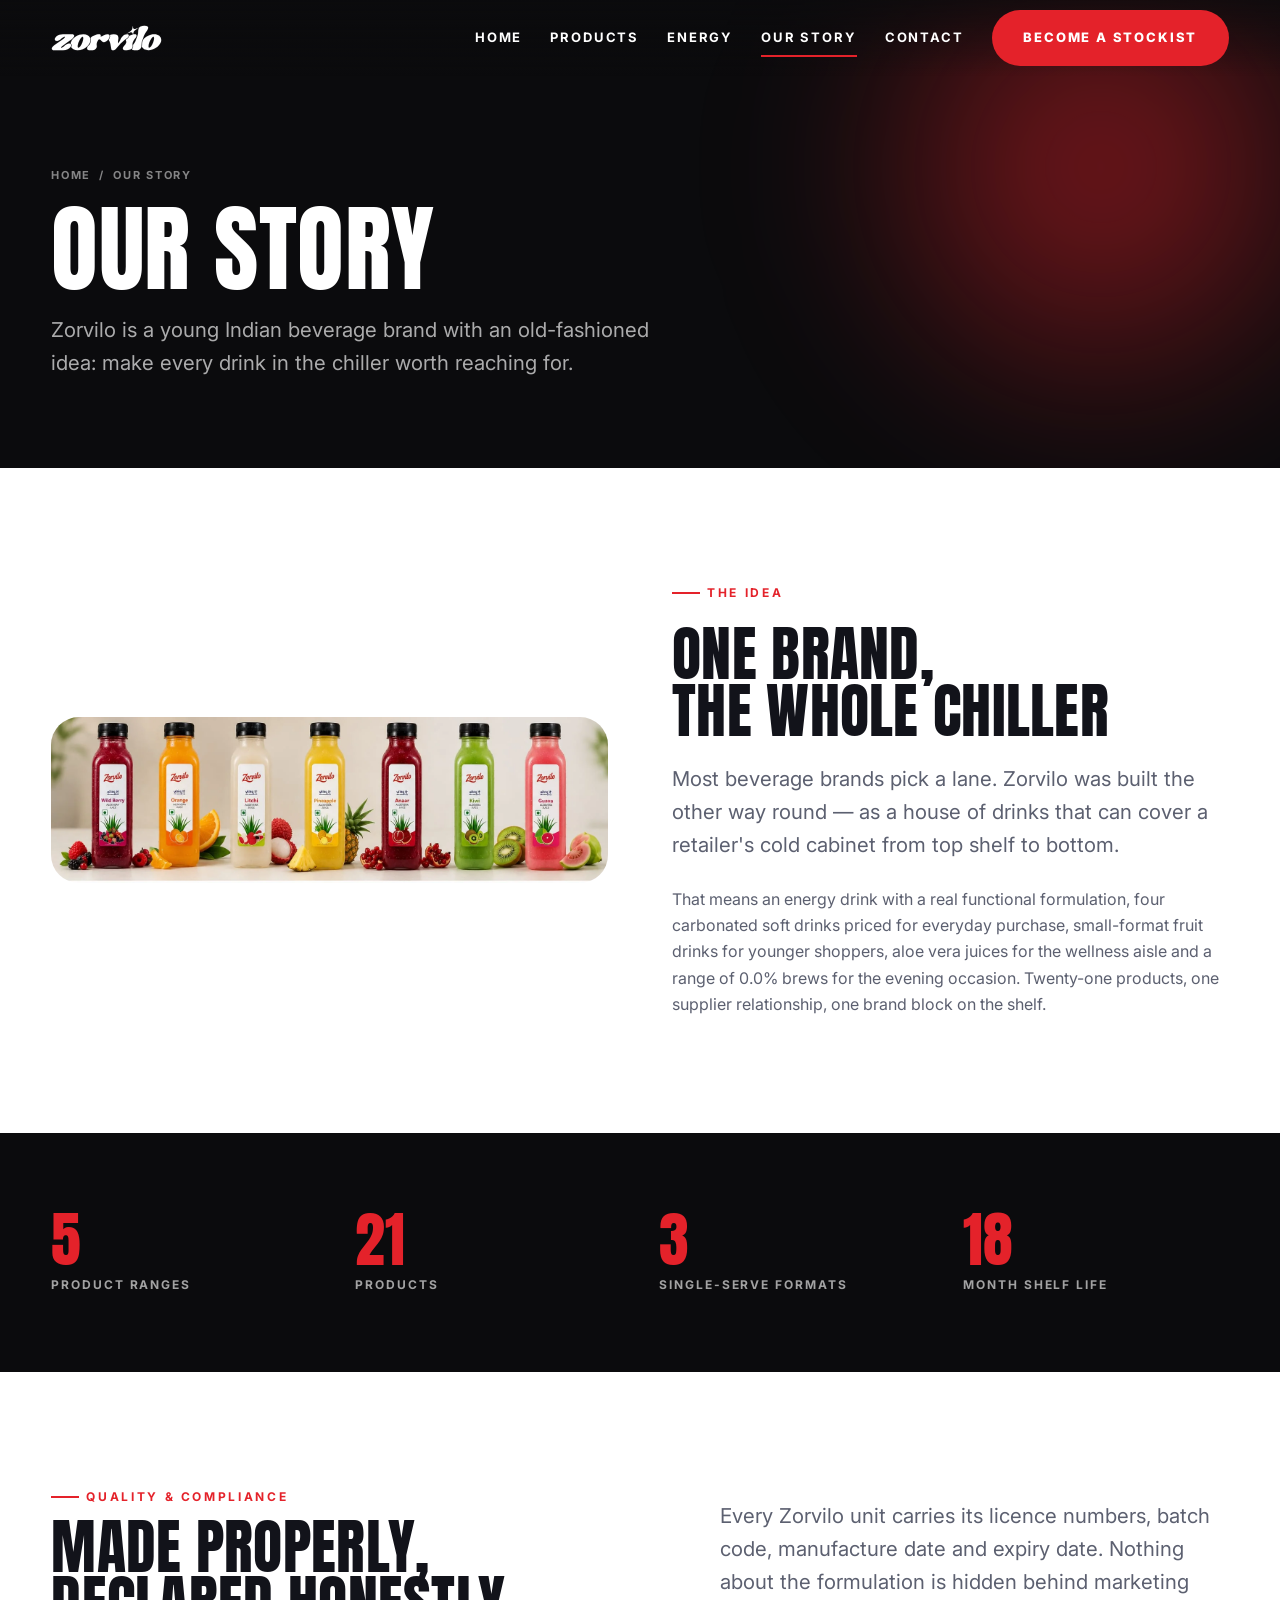
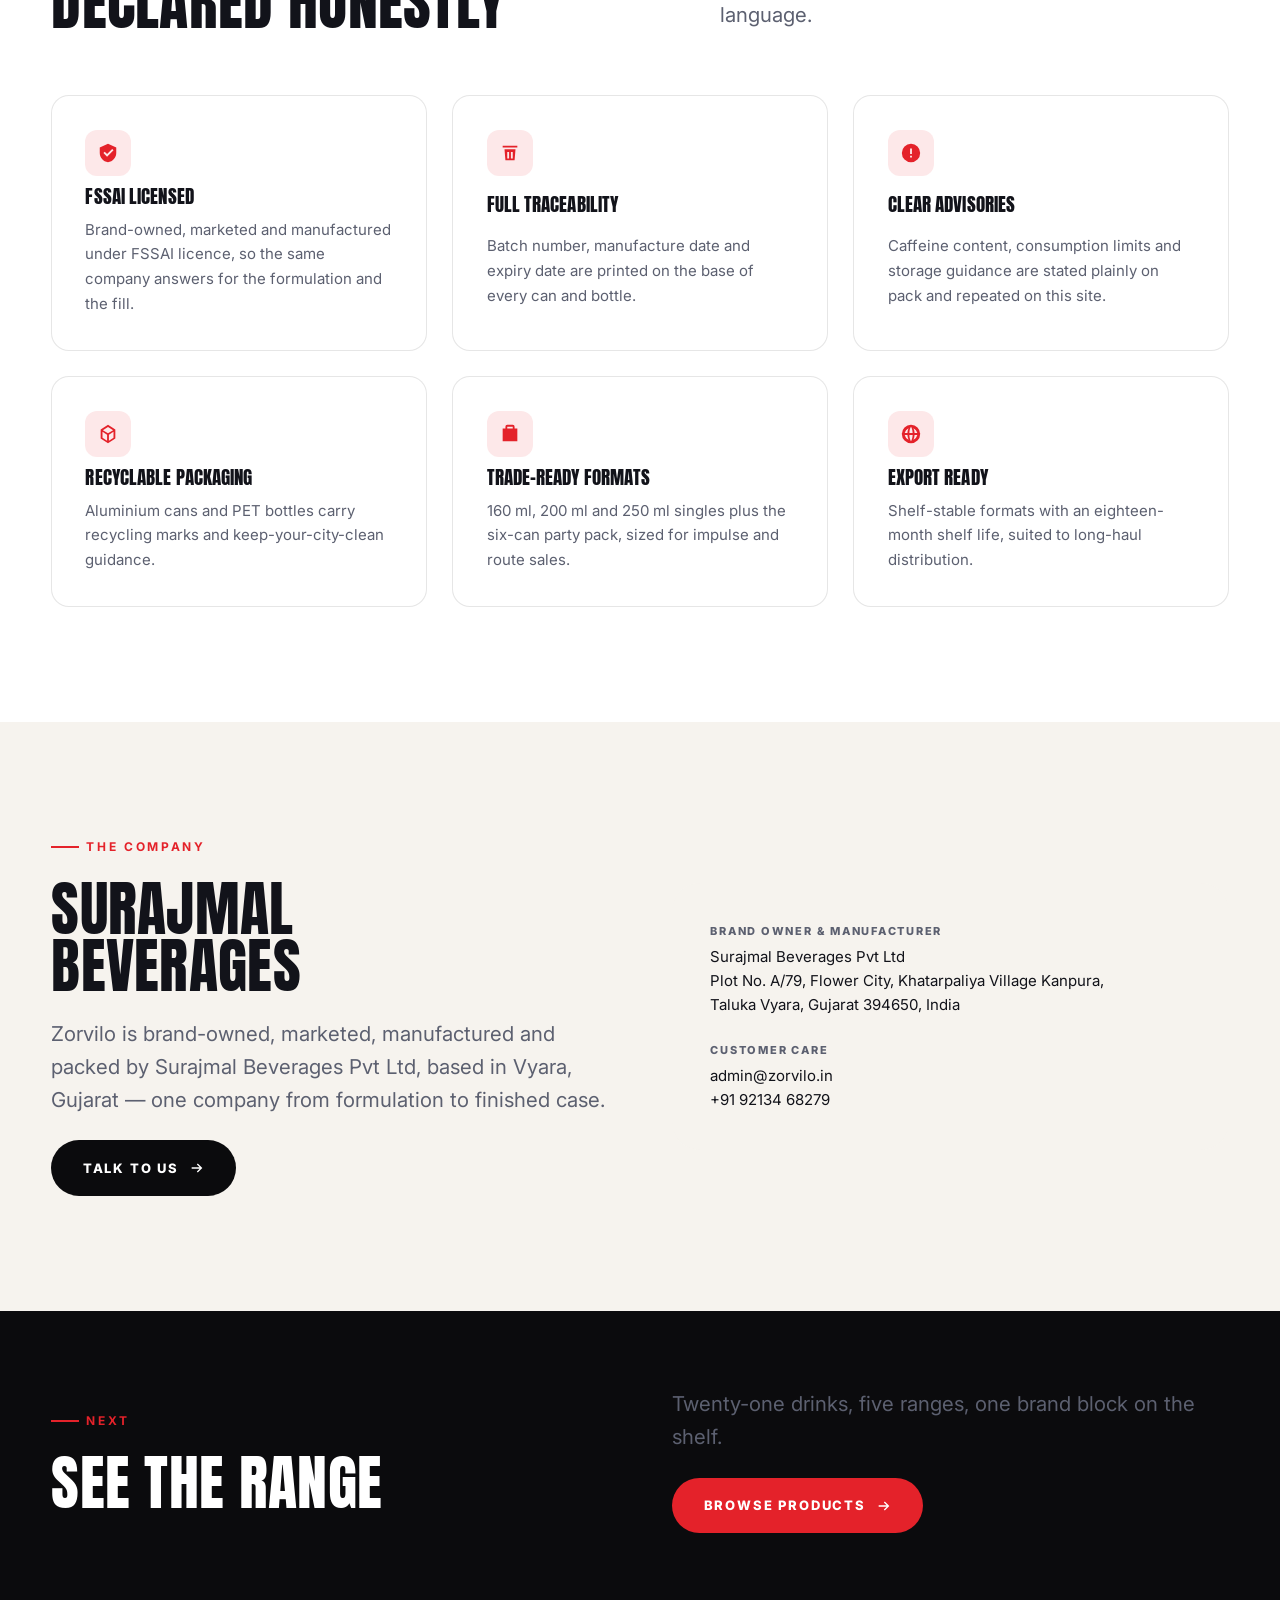
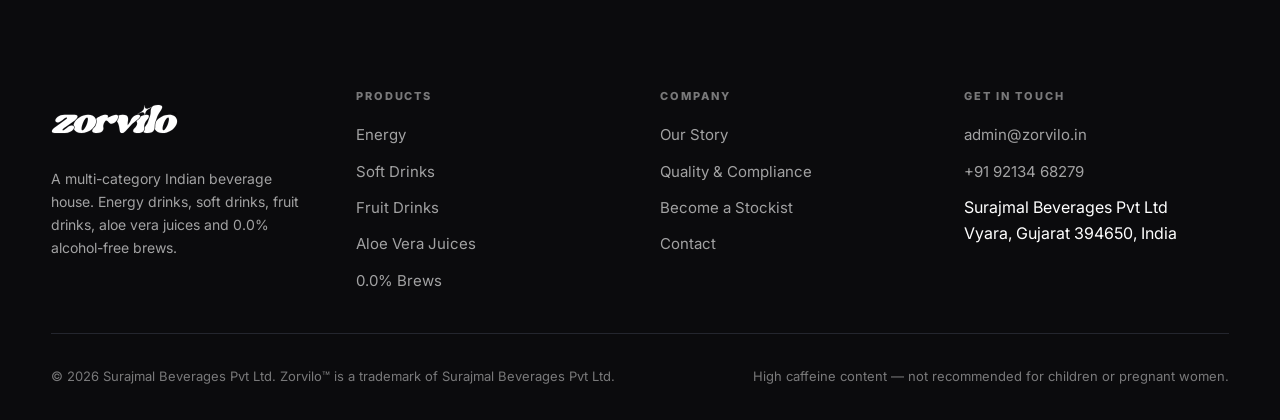
==== commit 84934a64: "Use the domain mailbox for all contact details Co-authored-by: Cursor <cursoragent@cursor.com>" ====
--- a/website/about.html
+++ b/website/about.html
@@ -184,7 +184,7 @@
             </div>
             <div>
               <dt>Customer care</dt>
-              <dd><a href="mailto:zorvilo3@gmail.com">zorvilo3@gmail.com</a><br>
+              <dd><a href="mailto:admin@zorvilo.in">admin@zorvilo.in</a><br>
                   <a href="tel:+919213468279">+91 92134 68279</a></dd>
             </div>
           </dl>
@@ -245,7 +245,7 @@
       <div>
         <h4>Get in touch</h4>
         <ul>
-          <li><a href="mailto:zorvilo3@gmail.com">zorvilo3@gmail.com</a></li>
+          <li><a href="mailto:admin@zorvilo.in">admin@zorvilo.in</a></li>
           <li><a href="tel:+919213468279">+91 92134 68279</a></li>
           <li>Surajmal Beverages Pvt Ltd<br>Vyara, Gujarat 394650, India</li>
         </ul>
